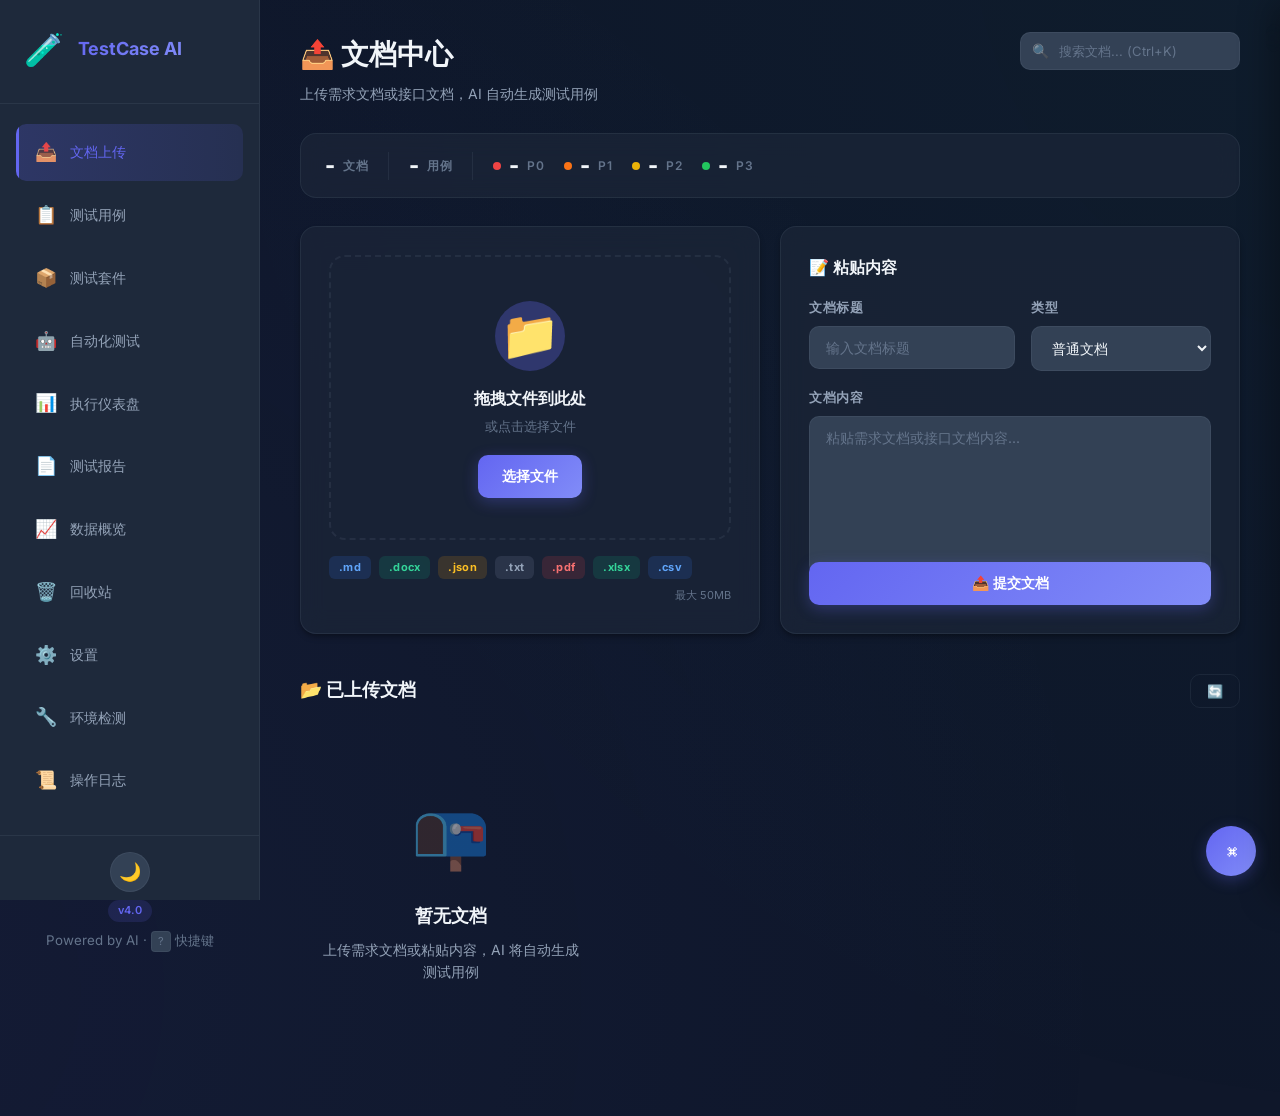
==== public/index.html @ a3a0e40a "重组目录结构：前端 public/ 后端 src/，支持分离部署" ====
<!DOCTYPE html>
<html lang="zh-CN" data-theme="dark">
<head>
    <meta charset="UTF-8">
    <meta name="viewport" content="width=device-width, initial-scale=1.0">
    <title>AI 测试用例生成器 v4.0</title>
    <link rel="stylesheet" href="style.css">
    <link rel="icon" href="data:image/svg+xml,<svg xmlns=%22http://www.w3.org/2000/svg%22 viewBox=%220 0 100 100%22><text y=%22.9em%22 font-size=%2290%22>🧪</text></svg>">
</head>
<body>
    <div class="app">
        <!-- 侧边栏 -->
        <aside class="sidebar" id="sidebar">
            <div class="logo">
                <span class="logo-icon">🧪</span>
                <h1>TestCase AI</h1>
            </div>
            <nav>
                <a href="#" class="nav-item active" data-view="upload"><span class="nav-icon">📤</span><span class="nav-text">文档上传</span></a>
                <a href="#" class="nav-item" data-view="testcases"><span class="nav-icon">📋</span><span class="nav-text">测试用例</span></a>
                <a href="#" class="nav-item" data-view="suites"><span class="nav-icon">📦</span><span class="nav-text">测试套件</span></a>
                <a href="#" class="nav-item" data-view="executor"><span class="nav-icon">🤖</span><span class="nav-text">自动化测试</span></a>
                <a href="#" class="nav-item" data-view="dashboard"><span class="nav-icon">📊</span><span class="nav-text">执行仪表盘</span></a>
                <a href="#" class="nav-item" data-view="reports"><span class="nav-icon">📄</span><span class="nav-text">测试报告</span></a>
                <a href="#" class="nav-item" data-view="stats"><span class="nav-icon">📈</span><span class="nav-text">数据概览</span></a>
                <a href="#" class="nav-item" data-view="trash"><span class="nav-icon">🗑️</span><span class="nav-text">回收站</span></a>
                <a href="#" class="nav-item" data-view="settings"><span class="nav-icon">⚙️</span><span class="nav-text">设置</span></a>
                <a href="#" class="nav-item" data-view="env"><span class="nav-icon">🔧</span><span class="nav-text">环境检测</span></a>
                <a href="#" class="nav-item" data-view="logs"><span class="nav-icon">📜</span><span class="nav-text">操作日志</span></a>
            </nav>
            <div class="sidebar-footer">
                <div class="theme-toggle" id="themeToggle" onclick="toggleTheme()" title="切换主题">
                    <span class="theme-icon" id="themeIcon">🌙</span>
                </div>
                <div class="version-badge">v4.0</div>
                <small>Powered by AI · <kbd>?</kbd> 快捷键</small>
            </div>
        </aside>

        <button class="mobile-menu-btn" id="menuBtn" onclick="toggleSidebar()">☰</button>

        <main class="content">
            <!-- ======== 文档上传 ======== -->
            <div id="view-upload" class="view active">
                <div class="view-header">
                    <div><h2>📤 文档中心</h2><p>上传需求文档或接口文档，AI 自动生成测试用例</p></div>
                    <div class="header-actions">
                        <div class="search-box">
                            <input type="text" id="docSearch" placeholder="搜索文档... (Ctrl+K)" onkeyup="debounceDocSearch()">
                            <span class="search-icon">🔍</span>
                        </div>
                    </div>
                </div>

                <!-- 快捷统计条 -->
                <div class="quick-stats" id="quickStats">
                    <div class="qs-item"><span class="qs-value" id="qsDocs">-</span><span class="qs-label">文档</span></div>
                    <div class="qs-divider"></div>
                    <div class="qs-item"><span class="qs-value" id="qsTcTotal">-</span><span class="qs-label">用例</span></div>
                    <div class="qs-divider"></div>
                    <div class="qs-item"><span class="qs-dot qs-p0"></span><span class="qs-value" id="qsP0">-</span><span class="qs-label">P0</span></div>
                    <div class="qs-item"><span class="qs-dot qs-p1"></span><span class="qs-value" id="qsP1">-</span><span class="qs-label">P1</span></div>
                    <div class="qs-item"><span class="qs-dot qs-p2"></span><span class="qs-value" id="qsP2">-</span><span class="qs-label">P2</span></div>
                    <div class="qs-item"><span class="qs-dot qs-p3"></span><span class="qs-value" id="qsP3">-</span><span class="qs-label">P3</span></div>
                </div>

                <!-- 上传双栏 -->
                <div class="upload-dual">
                    <div class="upload-card glass upload-left">
                        <div class="upload-area" id="dropZone">
                            <div class="upload-icon-wrapper"><div class="upload-icon">📁</div><div class="upload-pulse"></div></div>
                            <p class="upload-text">拖拽文件到此处</p>
                            <p class="upload-hint">或点击选择文件</p>
                            <input type="file" id="fileInput" accept=".md,.docx,.json,.txt,.pdf,.xlsx,.csv" hidden>
                            <button class="btn btn-gradient" onclick="document.getElementById('fileInput').click()"><span>选择文件</span></button>
                        </div>
                        <div class="format-tags">
                            <span class="ftag ftag-md">.md</span>
                            <span class="ftag ftag-docx">.docx</span>
                            <span class="ftag ftag-json">.json</span>
                            <span class="ftag ftag-txt">.txt</span>
                            <span class="ftag ftag-pdf">.pdf</span>
                            <span class="ftag ftag-xlsx">.xlsx</span>
                            <span class="ftag ftag-csv">.csv</span>
                            <span class="ftag-size">最大 50MB</span>
                        </div>
                        <div class="upload-progress" id="uploadProgress" style="display:none">
                            <div class="progress-bar"><div class="progress-fill" id="progressFill"></div></div>
                            <span class="progress-text" id="progressText">上传中...</span>
                        </div>
                    </div>
                    <div class="upload-card glass upload-right">
                        <div class="upload-right-header"><h3>📝 粘贴内容</h3></div>
                        <div class="upload-right-form">
                            <div class="form-row">
                                <div class="form-group"><label>文档标题</label><input type="text" id="textTitle" placeholder="输入文档标题"></div>
                                <div class="form-group" style="max-width:180px"><label>类型</label>
                                    <select id="textType"><option value="text">普通文档</option><option value="markdown">Markdown</option><option value="openapi">OpenAPI</option></select>
                                </div>
                            </div>
                            <div class="form-group form-group-grow"><label>文档内容</label><textarea id="textContent" placeholder="粘贴需求文档或接口文档内容..."></textarea></div>
                            <button class="btn btn-gradient btn-full" id="submitTextBtn"><span>📤 提交文档</span></button>
                        </div>
                    </div>
                </div>

                <div class="section">
                    <div class="section-header">
                        <h3>📂 已上传文档</h3>
                        <div class="section-actions"><button class="btn btn-outline btn-sm" onclick="loadDocuments()" title="刷新">🔄</button></div>
                    </div>
                    <div id="documentsList" class="documents-grid">
                        <div class="loading-skeleton"><div class="skeleton-card"></div><div class="skeleton-card"></div><div class="skeleton-card"></div></div>
                    </div>
                    <div id="docPagination" class="pagination"></div>
                </div>
            </div>

            <!-- ======== 测试用例 ======== -->
            <div id="view-testcases" class="view">
                <div class="view-header">
                    <div><h2>📋 测试用例管理</h2><p id="tcStatsText">暂无数据</p></div>
                </div>
                <div class="stats-cards" id="statsCards" style="display:none">
                    <div class="stat-card glass"><div class="stat-value" id="statTotal">0</div><div class="stat-label">总计</div></div>
                    <div class="stat-card glass stat-p0"><div class="stat-value" id="statP0">0</div><div class="stat-label">P0 冒烟</div></div>
                    <div class="stat-card glass stat-p1"><div class="stat-value" id="statP1">0</div><div class="stat-label">P1 核心</div></div>
                    <div class="stat-card glass stat-p2"><div class="stat-value" id="statP2">0</div><div class="stat-label">P2 一般</div></div>
                    <div class="stat-card glass stat-p3"><div class="stat-value" id="statP3">0</div><div class="stat-label">P3 边界</div></div>
                </div>
                <div class="toolbar glass">
                    <div class="toolbar-left">
                        <select id="sortBy" class="filter-select" onchange="tcPage=1;loadTestcases()" title="排序方式">
                            <option value="priority">按优先级</option>
                            <option value="id">按ID</option>
                            <option value="title">按标题</option>
                            <option value="module">按模块</option>
                            <option value="case_type">按类型</option>
                            <option value="created_at">按时间</option>
                        </select>
                        <button class="btn btn-icon" id="sortOrderBtn" onclick="toggleSortOrder()" title="排序方向" style="font-size:14px">↑</button>
                        <select id="filterDoc" class="filter-select"><option value="">全部文档</option></select>
                        <select id="filterPriority" class="filter-select">
                            <option value="">全部优先级</option><option value="P0">P0</option><option value="P1">P1</option><option value="P2">P2</option><option value="P3">P3</option>
                        </select>
                        <select id="filterType" class="filter-select">
                            <option value="">全部类型</option><option value="功能测试">功能测试</option><option value="边界测试">边界测试</option>
                            <option value="异常测试">异常测试</option><option value="流程测试">流程测试</option><option value="接口测试">接口测试</option>
                        </select>
                        <div class="search-box">
                            <input type="text" id="tcSearch" placeholder="搜索用例..." onkeyup="debounceTcSearch()">
                            <span class="search-icon">🔍</span>
                        </div>
                    </div>
                    <div class="toolbar-right">
                        <div class="view-mode-toggle">
                            <button class="btn btn-icon active" id="tableViewBtn" onclick="setViewMode('table')" title="表格视图">📋</button>
                            <button class="btn btn-icon" id="cardViewBtn" onclick="setViewMode('card')" title="卡片视图">🃏</button>
                        </div>
                        <button class="btn btn-outline btn-sm" onclick="openImportModal()">📥 导入</button>
                        <button class="btn btn-outline btn-sm" id="batchCopyBtn" style="display:none" onclick="batchCopyTestcases()">📋 批量复制</button>
                        <button class="btn btn-outline btn-sm" id="batchPriorityBtn" style="display:none" onclick="batchChangePriority()">🏷 改优先级</button>
                        <button class="btn btn-danger btn-sm" id="batchDeleteTcBtn" style="display:none" onclick="batchDeleteTestcases()">🗑 批量删除</button>
                        <button class="btn btn-outline btn-sm" onclick="clearAllTestcases()" title="清空全部">🧹 清空</button>
                        <div class="export-dropdown">
                            <button class="btn btn-success btn-sm" onclick="toggleExportMenu()">📊 导出 ▾</button>
                            <div class="dropdown-menu" id="exportMenu">
                                <a href="#" onclick="doExport('excel')">📊 Excel (.xlsx)</a>
                                <a href="#" onclick="doExport('csv')">📄 CSV (.csv)</a>
                                <a href="#" onclick="doExport('json')">🔧 JSON (.json)</a>
                                <a href="#" onclick="doExport('markdown')">📝 Markdown (.md)</a>
                            </div>
                        </div>
                    </div>
                </div>
                <div id="filterChips" class="filter-chips-container">
                    <div id="filterChipsList" class="filter-chips"></div>
                    <button class="chip-clear-all" id="clearAllFiltersBtn" onclick="clearAllFilters()">清除所有筛选</button>
                </div>
                <div id="testcasesContainer" class="table-container glass">
                    <div class="empty-state"><div class="empty-icon">📋</div><p>暂无测试用例，请先上传文档并生成</p></div>
                </div>
                <div id="tcPagination" class="pagination"></div>
            </div>

            <!-- ======== 回收站 ======== -->
            <div id="view-trash" class="view">
                <div class="view-header">
                    <div><h2>🗑️ 回收站</h2><p>已删除的测试用例可在此恢复或永久删除</p></div>
                    <div class="header-actions" style="display:flex;gap:8px">
                        <button class="btn btn-outline btn-sm" onclick="restoreAllTrash()">♻️ 全部恢复</button>
                        <button class="btn btn-outline btn-sm" onclick="loadTrash()">🔄 刷新</button>
                        <button class="btn btn-danger btn-sm" onclick="emptyTrash()">🧹 清空回收站</button>
                    </div>
                </div>
                <div id="trashContainer" class="table-container glass">
                    <div class="empty-state"><div class="empty-icon">🗑️</div><p>回收站为空</p></div>
                </div>
                <div id="trashPagination" class="pagination"></div>
            </div>

            <!-- ======== 数据概览 ======== -->
            <div id="view-stats" class="view">
                <div class="view-header"><h2>📊 数据概览</h2><p>项目全局数据统计</p></div>
                <div id="statsContent" class="stats-dashboard">
                    <div class="loading-skeleton"><div class="skeleton-card" style="height:300px"></div></div>
                </div>
            </div>

            <!-- ======== AI 设置 ======== -->
            <div id="view-settings" class="view">
                <div class="view-header"><h2>⚙️ AI 配置</h2><p>配置 AI 模型参数以生成测试用例</p></div>
                <div class="settings-grid">
                    <div class="settings-card glass">
                        <h4>🔗 连接设置</h4>
                        <div class="form-group">
                            <label>API Base URL</label>
                            <input type="text" id="cfgBaseUrl" placeholder="https://api.openai.com/v1">
                            <small>OpenAI 兼容的 API 地址</small>
                        </div>
                        <div class="form-group">
                            <label>API Key</label>
                            <div class="password-wrapper">
                                <input type="password" id="cfgApiKey" placeholder="sk-...">
                                <button class="toggle-password" onclick="toggleApiKeyVisibility()" title="显示/隐藏 API Key">👁</button>
                            </div>
                            <small id="apiKeyStatus"></small>
                        </div>
                        <div class="form-group">
                            <label>模型名称</label>
                            <input type="text" id="cfgModel" placeholder="gpt-4o">
                            <small>如 gpt-4o, gpt-4o-mini, deepseek-chat, qwen-plus 等</small>
                        </div>
                    </div>
                    <div class="settings-card glass">
                        <h4>🎛 生成参数</h4>
                        <div class="form-group">
                            <label>温度 (Temperature)</label>
                            <div class="range-wrapper">
                                <input type="range" id="cfgTemp" min="0" max="1" step="0.1" value="0.3" oninput="document.getElementById('tempVal').textContent=this.value">
                                <span class="range-value" id="tempVal">0.3</span>
                            </div>
                            <small>越低越确定（0.0），越高越创意（1.0）</small>
                        </div>
                        <div class="form-group">
                            <label>最大 Token 数</label>
                            <input type="number" id="cfgMaxTokens" value="16000" min="2000" max="128000" step="1000">
                            <small>生成内容的最大 Token 上限</small>
                        </div>
                        <div class="form-group">
                            <label>默认测试类型</label>
                            <div class="checkbox-grid">
                                <label class="checkbox-item"><input type="checkbox" name="cfgDefaultType" value="功能测试" checked> <span>✅ 功能</span></label>
                                <label class="checkbox-item"><input type="checkbox" name="cfgDefaultType" value="边界测试" checked> <span>📏 边界</span></label>
                                <label class="checkbox-item"><input type="checkbox" name="cfgDefaultType" value="异常测试" checked> <span>⚠️ 异常</span></label>
                                <label class="checkbox-item"><input type="checkbox" name="cfgDefaultType" value="流程测试" checked> <span>🔄 流程</span></label>
                                <label class="checkbox-item"><input type="checkbox" name="cfgDefaultType" value="接口测试"> <span>🔌 接口</span></label>
                            </div>
                        </div>
                    </div>
                    <div class="settings-card glass settings-actions">
                        <button class="btn btn-gradient btn-full" id="saveConfigBtn"><span>💾 保存全部配置</span></button>
                        <button class="btn btn-outline btn-full" onclick="testAIConnection()"><span>🔌 测试连接</span></button>
                    </div>
                    <div class="settings-card glass" style="grid-column: 1 / -1">
                        <div style="display:flex;justify-content:space-between;align-items:center;margin-bottom:16px">
                            <h4 style="margin:0">📝 Prompt 模板管理</h4>
                            <button class="btn btn-outline btn-sm" onclick="openCreateTemplateModal()">➕ 新建模板</button>
                        </div>
                        <div id="templateList" class="template-list">
                            <div class="loading-text">加载中...</div>
                        </div>
                    </div>
                </div>
            </div>

            <!-- ======== 自动化测试 ======== -->
            <div id="view-executor" class="view">
                <div class="view-header">
                    <div><h2>🤖 自动化测试执行</h2><p>选择测试用例，AI 自动生成 Playwright 脚本并执行</p></div>
                    <div class="header-actions" style="display:flex;gap:8px;align-items:center">
                        <div class="form-group" style="margin:0">
                            <input type="text" id="execBaseUrl" placeholder="目标网址 http://localhost:3000" value="http://localhost:3000" style="min-width:260px">
                        </div>
                        <select id="execTimeout" class="filter-select" title="超时时间">
                            <option value="15000">15秒</option>
                            <option value="30000" selected>30秒</option>
                            <option value="60000">60秒</option>
                            <option value="120000">120秒</option>
                        </select>
                        <button class="btn btn-outline btn-sm" onclick="loadExecHistory()">📜 执行历史</button>
                    </div>
                </div>

                <!-- 用例选择区 -->
                <div class="section">
                    <div class="section-header">
                        <h3>📋 选择测试用例</h3>
                        <div class="section-actions">
                            <select id="execFilterDoc" class="filter-select" onchange="loadExecTestcases()"><option value="">全部文档</option></select>
                            <select id="execFilterPriority" class="filter-select" onchange="loadExecTestcases()">
                                <option value="">全部优先级</option><option value="P0">P0</option><option value="P1">P1</option><option value="P2">P2</option><option value="P3">P3</option>
                            </select>
                            <button class="btn btn-outline btn-sm" onclick="execSelectAll()">全选</button>
                            <button class="btn btn-outline btn-sm" onclick="execDeselectAll()">取消全选</button>
                            <span id="execSelectedCount" class="badge" style="margin-left:8px">已选 0 个</span>
                        </div>
                    </div>
                    <div id="execTestcasesList" class="table-container glass">
                        <div class="loading-skeleton"><div class="skeleton-card"></div></div>
                    </div>
                    <div style="margin-top:16px;display:flex;gap:12px;align-items:center;flex-wrap:wrap">
                        <button class="btn btn-gradient btn-lg" id="startExecBtn" onclick="startExecution()"><span>🚀 开始执行</span></button>
                        <button class="btn btn-outline" id="previewCodeBtn" onclick="previewExecCode()" title="预览第一个选中用例的 Playwright 代码">👁 预览代码</button>
                        <span id="execStatus" style="color:var(--text-secondary);font-size:13px"></span>
                    </div>
                </div>

                <!-- 执行进度 & 结果 -->
                <div id="execProgressSection" class="section" style="display:none">
                    <div class="section-header">
                        <h3>⚡ 执行进度</h3>
                        <div class="section-actions">
                            <div class="progress-bar" style="width:200px;height:8px"><div class="progress-fill" id="execProgressFill" style="width:0%"></div></div>
                            <span id="execProgressText" style="font-size:13px;color:var(--text-secondary)">0/0</span>
                        </div>
                    </div>
                    <div id="execResultsContainer" class="exec-results-grid"></div>
                </div>

                <!-- 执行历史 -->
                <div id="execHistorySection" class="section" style="display:none">
                    <div class="section-header">
                        <h3>📜 执行历史</h3>
                        <div class="section-actions">
                            <button class="btn btn-danger btn-sm" onclick="clearExecHistory()">🧹 清空历史</button>
                            <button class="btn btn-outline btn-sm" onclick="$('#execHistorySection').hide()">✕ 关闭</button>
                        </div>
                    </div>
                    <div id="execHistoryList" class="table-container glass"></div>
                </div>
            </div>

            <!-- ======== 测试套件 ======== -->
            <div id="view-suites" class="view">
                <div class="view-header">
                    <div><h2>📦 测试套件</h2><p>将测试用例组合成套件，一键执行完整测试</p></div>
                    <div class="header-actions">
                        <button class="btn btn-gradient btn-sm" onclick="openCreateSuiteModal()">➕ 新建套件</button>
                    </div>
                </div>
                <div id="suitesContainer" class="documents-grid"></div>
            </div>

            <!-- ======== 执行仪表盘 ======== -->
            <div id="view-dashboard" class="view">
                <div class="view-header"><h2>📊 执行仪表盘</h2><p>自动化测试执行统计与趋势分析</p></div>
                <div id="dashboardContent" class="stats-dashboard">
                    <div class="loading-skeleton"><div class="skeleton-card" style="height:300px"></div></div>
                </div>
            </div>

            <!-- ======== 测试报告 ======== -->
            <div id="view-reports" class="view">
                <div class="view-header"><h2>📄 测试报告</h2><p>自动生成的执行报告</p></div>
                <div id="reportsContainer" class="table-container glass"></div>
                <div id="reportsPagination" class="pagination"></div>
            </div>

            <!-- ======== 环境检测 ======== -->
            <div id="view-env" class="view">
                <div class="view-header"><h2>🔧 环境检测</h2><p>检查运行自动化测试所需的依赖环境</p></div>
                <div id="envContent" class="settings-grid"></div>
            </div>

            <!-- ======== 操作日志 ======== -->
            <div id="view-logs" class="view">
                <div class="view-header">
                    <div><h2>📜 操作日志</h2><p>查看所有操作记录</p></div>
                    <div class="header-actions">
                        <select id="logActionFilter" class="filter-select" onchange="logPage=1;loadLogs()">
                            <option value="">全部操作</option>
                            <option value="upload">上传</option>
                            <option value="generate">生成</option>
                            <option value="delete">删除</option>
                            <option value="copy">复制</option>
                            <option value="import">导入</option>
                            <option value="restore">恢复</option>
                            <option value="config">配置</option>
                        </select>
                        <button class="btn btn-outline btn-sm" onclick="loadLogs()">🔄 刷新</button>
                    </div>
                </div>
                <div id="logsContainer" class="table-container glass">
                    <div class="empty-state"><div class="empty-icon">📜</div><p>暂无操作记录</p></div>
                </div>
                <div id="logsPagination" class="pagination"></div>
            </div>
        </main>
    </div>

    <!-- 生成弹窗 -->
    <div id="generateModal" class="modal">
        <div class="modal-backdrop" onclick="closeGenerateModal()"></div>
        <div class="modal-content glass">
            <div class="modal-header"><h3>🤖 AI 生成测试用例</h3><span id="draftIndicator" class="draft-indicator">草稿已保存</span><button class="modal-close" id="closeGenerateBtn" onclick="closeGenerateModal()">&times;</button></div>
            <div class="modal-body">
                <div class="gen-doc-name"><span class="label">文档：</span><strong id="genDocName"></strong></div>
                <div class="form-group">
                    <label>Prompt 模板</label>
                    <div class="prompt-template-row">
                        <select id="genPromptTemplate" class="filter-select" style="flex:1" onchange="onPromptTemplateChange()">
                            <option value="">默认模板</option>
                        </select>
                        <button class="btn btn-outline btn-sm" onclick="previewPromptTemplate()" title="预览模板内容">👁</button>
                    </div>
                    <div id="promptPreview" class="prompt-preview" style="display:none"></div>
                    <div class="form-group" style="margin-top:8px">
                        <label style="font-size:11px;cursor:pointer" onclick="toggleCustomPrompt()">
                            ✏️ 自定义 Prompt <span id="customPromptArrow">▸</span>
                        </label>
                        <textarea id="genCustomPrompt" rows="4" placeholder="留空使用选中的模板，输入内容将覆盖模板..." style="display:none"></textarea>
                    </div>
                </div>
                <div class="form-group">
                    <label>选择测试用例类型</label>
                    <div class="checkbox-grid">
                        <label class="checkbox-item"><input type="checkbox" name="testType" value="功能测试" checked> <span>✅ 功能测试</span></label>
                        <label class="checkbox-item"><input type="checkbox" name="testType" value="边界测试" checked> <span>📏 边界测试</span></label>
                        <label class="checkbox-item"><input type="checkbox" name="testType" value="异常测试" checked> <span>⚠️ 异常测试</span></label>
                        <label class="checkbox-item"><input type="checkbox" name="testType" value="流程测试" checked> <span>🔄 流程测试</span></label>
                        <label class="checkbox-item"><input type="checkbox" name="testType" value="接口测试"> <span>🔌 接口测试</span></label>
                    </div>
                </div>
                <div id="generateStatus" class="status-area"></div>
            </div>
            <div class="modal-footer">
                <button class="btn btn-outline" onclick="closeGenerateModal()">取消</button>
                <button class="btn btn-gradient" id="startGenerateBtn"><span>🚀 开始生成</span></button>
            </div>
        </div>
    </div>

    <!-- 编辑弹窗 -->
    <div id="editModal" class="modal">
        <div class="modal-backdrop" onclick="closeEditModal()"></div>
        <div class="modal-content modal-lg glass">
            <div class="modal-header"><h3>✏️ 编辑测试用例</h3><button class="modal-close" onclick="closeEditModal()">&times;</button></div>
            <div class="modal-body">
                <input type="hidden" id="editId">
                <div class="form-row">
                    <div class="form-group"><label>用例编号</label><input type="text" id="editCaseId"></div>
                    <div class="form-group"><label>所属模块</label><input type="text" id="editModule"></div>
                </div>
                <div class="form-group"><label>用例标题</label><input type="text" id="editTitle"></div>
                <div class="form-row">
                    <div class="form-group"><label>优先级</label>
                        <select id="editPriority"><option value="P0">P0</option><option value="P1">P1</option><option value="P2">P2</option><option value="P3">P3</option></select>
                    </div>
                    <div class="form-group"><label>用例类型</label>
                        <select id="editType"><option value="功能测试">功能测试</option><option value="边界测试">边界测试</option><option value="异常测试">异常测试</option><option value="流程测试">流程测试</option><option value="接口测试">接口测试</option></select>
                    </div>
                </div>
                <div class="form-group"><label>前置条件</label><textarea id="editPrecondition" rows="2"></textarea></div>
                <div class="form-group"><label>测试步骤</label><textarea id="editSteps" rows="4"></textarea></div>
                <div class="form-group"><label>预期结果</label><textarea id="editExpected" rows="3"></textarea></div>
            </div>
            <div class="modal-footer">
                <button class="btn btn-outline" onclick="closeEditModal()">取消</button>
                <button class="btn btn-gradient" id="saveEditBtn"><span>💾 保存</span></button>
            </div>
        </div>
    </div>

    <!-- 批量改优先级弹窗 -->
    <div id="priorityModal" class="modal">
        <div class="modal-backdrop" onclick="closePriorityModal()"></div>
        <div class="modal-content glass" style="max-width:400px">
            <div class="modal-header"><h3>🏷 批量修改优先级</h3><button class="modal-close" onclick="closePriorityModal()">&times;</button></div>
            <div class="modal-body">
                <p style="margin-bottom:16px;color:var(--text-secondary)">将选中的 <strong id="priorityCount">0</strong> 条用例修改为：</p>
                <div class="priority-options">
                    <label class="radio-card" onclick="selectPriority('P0')"><span class="priority-badge P0">P0</span><span>冒烟测试</span></label>
                    <label class="radio-card" onclick="selectPriority('P1')"><span class="priority-badge P1">P1</span><span>核心功能</span></label>
                    <label class="radio-card" onclick="selectPriority('P2')"><span class="priority-badge P2">P2</span><span>一般功能</span></label>
                    <label class="radio-card" onclick="selectPriority('P3')"><span class="priority-badge P3">P3</span><span>边界/低</span></label>
                </div>
            </div>
            <div class="modal-footer">
                <button class="btn btn-outline" onclick="closePriorityModal()">取消</button>
                <button class="btn btn-gradient" onclick="confirmBatchPriority()"><span>确认修改</span></button>
            </div>
        </div>
    </div>

    <!-- 导入弹窗 -->
    <div id="importModal" class="modal">
        <div class="modal-backdrop" onclick="closeImportModal()"></div>
        <div class="modal-content modal-lg glass">
            <div class="modal-header"><h3>📥 导入测试用例</h3><button class="modal-close" onclick="closeImportModal()">&times;</button></div>
            <div class="modal-body">
                <div class="form-group">
                    <label>导入方式</label>
                    <div class="checkbox-grid">
                        <label class="checkbox-item"><input type="radio" name="importMode" value="file" checked onchange="switchImportMode()"> <span>📁 上传文件</span></label>
                        <label class="checkbox-item"><input type="radio" name="importMode" value="paste" onchange="switchImportMode()"> <span>📝 粘贴JSON</span></label>
                    </div>
                </div>
                <div id="importFileArea">
                    <div class="form-group">
                        <div class="upload-area-sm" id="importDropZone">
                            <p style="font-size:14px;margin-bottom:8px">📁 拖拽 JSON 文件到此处，或 <a href="#" onclick="document.getElementById('importFileInput').click();return false">点击选择</a></p>
                            <input type="file" id="importFileInput" accept=".json" hidden>
                        </div>
                    </div>
                </div>
                <div id="importPasteArea" style="display:none">
                    <div class="form-group">
                        <label>粘贴 JSON 数据</label>
                        <textarea id="importJsonText" rows="8" placeholder='格式：[{"title":"用例标题","steps":"步骤","expected_result":"预期结果","priority":"P1","case_type":"功能测试"}]'></textarea>
                    </div>
                </div>
                <div class="form-group">
                    <label>关联文档</label>
                    <select id="importDocId" class="filter-select"><option value="">不关联文档</option></select>
                </div>
                <div id="importStatus" class="status-area"></div>
            </div>
            <div class="modal-footer">
                <button class="btn btn-outline" onclick="closeImportModal()">取消</button>
                <button class="btn btn-gradient" onclick="doImport()"><span>📥 开始导入</span></button>
            </div>
        </div>
    </div>

    <!-- 套件创建/编辑弹窗 -->
    <div id="suiteModal" class="modal">
        <div class="modal-backdrop" onclick="closeSuiteModal()"></div>
        <div class="modal-content glass">
            <div class="modal-header"><h3 id="suiteModalTitle">📦 新建测试套件</h3><button class="modal-close" onclick="closeSuiteModal()">&times;</button></div>
            <div class="modal-body">
                <input type="hidden" id="suiteEditId">
                <div class="form-group"><label>套件名称</label><input type="text" id="suiteName" placeholder="如：登录模块回归测试"></div>
                <div class="form-group"><label>描述</label><textarea id="suiteDesc" rows="2" placeholder="套件描述（可选）"></textarea></div>
                <div class="form-row">
                    <div class="form-group"><label>目标网址</label><input type="text" id="suiteBaseUrl" value="http://localhost:3000"></div>
                    <div class="form-group" style="max-width:180px"><label>超时时间</label>
                        <select id="suiteTimeout"><option value="15000">15秒</option><option value="30000" selected>30秒</option><option value="60000">60秒</option><option value="120000">120秒</option></select>
                    </div>
                </div>
            </div>
            <div class="modal-footer">
                <button class="btn btn-outline" onclick="closeSuiteModal()">取消</button>
                <button class="btn btn-gradient" onclick="saveSuite()"><span>💾 保存</span></button>
            </div>
        </div>
    </div>

    <!-- 套件详情弹窗 -->
    <div id="suiteDetailModal" class="modal">
        <div class="modal-backdrop" onclick="closeSuiteDetailModal()"></div>
        <div class="modal-content modal-xl glass">
            <div class="modal-header"><h3 id="suiteDetailTitle">📦 套件详情</h3><button class="modal-close" onclick="closeSuiteDetailModal()">&times;</button></div>
            <div class="modal-body" id="suiteDetailContent"></div>
            <div class="modal-footer">
                <button class="btn btn-outline" onclick="closeSuiteDetailModal()">关闭</button>
                <button class="btn btn-gradient" id="runSuiteBtn" onclick="runSuiteFromDetail()"><span>🚀 执行套件</span></button>
            </div>
        </div>
    </div>

    <!-- 文档预览弹窗 -->
    <div id="previewModal" class="modal">
        <div class="modal-backdrop" onclick="closePreviewModal()"></div>
        <div class="modal-content modal-xl glass">
            <div class="modal-header"><h3>📄 文档预览</h3><button class="modal-close" onclick="closePreviewModal()">&times;</button></div>
            <div class="modal-body">
                <div class="doc-preview-meta" id="previewMeta"></div>
                <pre class="doc-preview-content" id="previewContent"></pre>
            </div>
        </div>
    </div>

    <!-- 快捷键帮助弹窗 -->
    <div id="helpModal" class="modal">
        <div class="modal-backdrop" onclick="closeHelpModal()"></div>
        <div class="modal-content glass">
            <div class="modal-header"><h3>⌨️ 快捷键</h3><button class="modal-close" onclick="closeHelpModal()">&times;</button></div>
            <div class="modal-body">
                <div class="shortcut-grid">
                    <div class="shortcut-item"><kbd>Ctrl</kbd> + <kbd>K</kbd><span>命令面板</span></div>
                    <div class="shortcut-item"><kbd>Ctrl</kbd> + <kbd>U</kbd><span>上传文档</span></div>
                    <div class="shortcut-item"><kbd>Ctrl</kbd> + <kbd>G</kbd><span>AI 生成用例</span></div>
                    <div class="shortcut-item"><kbd>Ctrl</kbd> + <kbd>E</kbd><span>导出 Excel</span></div>
                    <div class="shortcut-item"><kbd>Ctrl</kbd> + <kbd>Shift</kbd> + <kbd>F</kbd><span>搜索用例</span></div>
                    <div class="shortcut-item"><kbd>1</kbd> ~ <kbd>9</kbd><span>切换视图</span></div>
                    <div class="shortcut-item"><kbd>?</kbd><span>显示快捷键帮助</span></div>
                    <div class="shortcut-item"><kbd>Esc</kbd><span>关闭弹窗</span></div>
                </div>
            </div>
        </div>
    </div>

    <!-- 模板编辑弹窗 -->
    <div id="templateModal" class="modal">
        <div class="modal-backdrop" onclick="closeTemplateModal()"></div>
        <div class="modal-content modal-lg glass">
            <div class="modal-header"><h3 id="templateModalTitle">📝 新建 Prompt 模板</h3><button class="modal-close" onclick="closeTemplateModal()">&times;</button></div>
            <div class="modal-body">
                <input type="hidden" id="tplEditId">
                <div class="form-row">
                    <div class="form-group">
                        <label>模板名称</label>
                        <input type="text" id="tplName" placeholder="如：安全测试专项、性能测试等">
                    </div>
                    <div class="form-group" style="max-width:200px">
                        <label>设为默认</label>
                        <select id="tplDefault"><option value="0">否</option><option value="1">是</option></select>
                    </div>
                </div>
                <div class="form-group">
                    <label>Prompt 内容</label>
                    <textarea id="tplContent" rows="10" placeholder="输入 System Prompt 内容...&#10;&#10;示例：&#10;你是一位安全测试专家...&#10;&#10;要求：&#10;1. 覆盖 XSS/SQL注入&#10;2. 测试越权访问&#10;3. ..."></textarea>
                </div>
            </div>
            <div class="modal-footer">
                <button class="btn btn-outline" onclick="closeTemplateModal()">取消</button>
                <button class="btn btn-gradient" onclick="saveTemplate()"><span>💾 保存模板</span></button>
            </div>
        </div>
    </div>

    <!-- 全局拖拽上传覆盖层 -->
    <div id="globalDropOverlay" class="global-drop-overlay">
        <div class="drop-overlay-content">
            <div class="drop-overlay-icon">📥</div>
            <div class="drop-overlay-title">拖拽文件到此处上传</div>
            <div class="drop-overlay-files" id="globalDropFiles"></div>
        </div>
    </div>

    <div id="toast" class="toast"></div>

    <!-- Command Palette (v3.3) -->
    <div id="commandPaletteModal" class="modal command-palette-modal">
        <div class="modal-backdrop" onclick="closeCommandPalette()"></div>
        <div class="cmd-palette glass">
            <div class="cmd-palette-header">
                <span class="cmd-palette-icon">🔍</span>
                <input type="text" id="cmdPaletteInput" placeholder="输入命令..." autocomplete="off">
                <kbd>ESC</kbd>
            </div>
            <div id="cmdPaletteList" class="cmd-list"></div>
            <div class="cmd-palette-footer">
                <span><kbd>↑↓</kbd> 导航</span>
                <span><kbd>Enter</kbd> 执行</span>
                <span><kbd>Esc</kbd> 关闭</span>
            </div>
        </div>
    </div>

    <!-- History Panel (v3.3) -->
    <div id="historyPanel" class="history-panel">
        <div class="history-panel-header">
            <h3>🕘 版本历史</h3>
            <button class="modal-close" onclick="closeHistoryPanel()">&times;</button>
        </div>
        <div id="historyContent" class="history-content"></div>
    </div>

    <!-- 代码预览弹窗 -->
    <div id="codePreviewModal" class="modal">
        <div class="modal-backdrop" onclick="closeCodePreviewModal()"></div>
        <div class="modal-content modal-xl glass">
            <div class="modal-header"><h3>📝 Playwright 代码预览</h3><button class="modal-close" onclick="closeCodePreviewModal()">&times;</button></div>
            <div class="modal-body">
                <pre id="codePreviewContent" style="background:var(--bg-tertiary);padding:16px;border-radius:8px;overflow-x:auto;font-size:13px;line-height:1.5;max-height:70vh;font-family:'Fira Code',monospace"></pre>
            </div>
        </div>
    </div>

    <!-- 截图查看弹窗 -->
    <div id="screenshotModal" class="modal">
        <div class="modal-backdrop" onclick="closeScreenshotModal()"></div>
        <div class="modal-content modal-xl glass">
            <div class="modal-header"><h3 id="screenshotTitle">📸 测试截图</h3><button class="modal-close" onclick="closeScreenshotModal()">&times;</button></div>
            <div class="modal-body" id="screenshotGallery" style="display:grid;grid-template-columns:repeat(auto-fill,minmax(300px,1fr));gap:12px"></div>
        </div>
    </div>

    <!-- Floating Command Palette Button (v3.3) -->
    <button class="fab-command" onclick="openCommandPalette()" title="命令面板 (Ctrl+K)">⌘</button>

    <script src="app.js"></script>
</body>
</html>
---- public/style.css ----
/* ========== 全局样式 ========== */
@import url('https://fonts.googleapis.com/css2?family=Inter:wght@300;400;500;600;700;800&display=swap');

* { margin: 0; padding: 0; box-sizing: border-box; }

/* ========== 暗色主题（默认） ========== */
:root, [data-theme="dark"] {
    --primary: #6366F1;
    --primary-hover: #4F46E5;
    --primary-glow: rgba(99, 102, 241, 0.3);
    --success: #10B981;
    --success-glow: rgba(16, 185, 129, 0.3);
    --danger: #EF4444;
    --danger-glow: rgba(239, 68, 68, 0.3);
    --warning: #F59E0B;
    --info: #3B82F6;

    --bg-primary: #0F172A;
    --bg-secondary: #1E293B;
    --bg-tertiary: #334155;
    --bg-card: rgba(30, 41, 59, 0.8);
    --bg-glass: rgba(30, 41, 59, 0.6);
    --bg-hover: rgba(99, 102, 241, 0.05);

    --text-primary: #F1F5F9;
    --text-secondary: #94A3B8;
    --text-muted: #64748B;

    --border: rgba(148, 163, 184, 0.1);
    --border-hover: rgba(148, 163, 184, 0.2);

    --shadow: 0 4px 6px -1px rgba(0,0,0,0.3), 0 2px 4px -2px rgba(0,0,0,0.2);
    --shadow-lg: 0 10px 25px -3px rgba(0,0,0,0.4), 0 4px 6px -4px rgba(0,0,0,0.3);
    --shadow-glow: 0 0 20px var(--primary-glow);

    --radius: 16px;
    --radius-sm: 10px;
    --radius-xs: 6px;

    --sidebar-width: 260px;
    --transition: all 0.3s cubic-bezier(0.4, 0, 0.2, 1);
}

/* ========== 亮色主题 ========== */
[data-theme="light"] {
    --primary: #4F46E5;
    --primary-hover: #4338CA;
    --primary-glow: rgba(79, 70, 229, 0.2);
    --success: #059669;
    --success-glow: rgba(5, 150, 105, 0.15);
    --danger: #DC2626;
    --danger-glow: rgba(220, 38, 38, 0.15);

    --bg-primary: #F8FAFC;
    --bg-secondary: #FFFFFF;
    --bg-tertiary: #F1F5F9;
    --bg-card: rgba(255, 255, 255, 0.9);
    --bg-glass: rgba(255, 255, 255, 0.8);
    --bg-hover: rgba(79, 70, 229, 0.04);

    --text-primary: #0F172A;
    --text-secondary: #475569;
    --text-muted: #94A3B8;

    --border: rgba(15, 23, 42, 0.08);
    --border-hover: rgba(15, 23, 42, 0.15);

    --shadow: 0 1px 3px rgba(0,0,0,0.08), 0 1px 2px rgba(0,0,0,0.04);
    --shadow-lg: 0 10px 25px -3px rgba(0,0,0,0.1), 0 4px 6px -4px rgba(0,0,0,0.06);
    --shadow-glow: 0 0 15px var(--primary-glow);
}

body {
    font-family: 'Inter', -apple-system, BlinkMacSystemFont, "Segoe UI", "PingFang SC", "Microsoft YaHei", sans-serif;
    background: var(--bg-primary);
    color: var(--text-primary);
    line-height: 1.6;
    overflow-x: hidden;
    transition: background 0.4s ease, color 0.4s ease;
}

body::before {
    content: "";
    position: fixed;
    top: -50%; left: -50%;
    width: 200%; height: 200%;
    background: radial-gradient(circle at 20% 80%, rgba(99, 102, 241, 0.06) 0%, transparent 50%),
                radial-gradient(circle at 80% 20%, rgba(16, 185, 129, 0.04) 0%, transparent 50%);
    animation: bgFloat 25s ease-in-out infinite;
    z-index: -1;
    pointer-events: none;
}

[data-theme="light"] body::before {
    background: radial-gradient(circle at 20% 80%, rgba(79, 70, 229, 0.04) 0%, transparent 50%),
                radial-gradient(circle at 80% 20%, rgba(5, 150, 105, 0.03) 0%, transparent 50%);
}

@keyframes bgFloat {
    0%, 100% { transform: translate(0, 0) rotate(0deg); }
    33% { transform: translate(30px, -30px) rotate(1deg); }
    66% { transform: translate(-20px, 20px) rotate(-1deg); }
}

.glass {
    background: var(--bg-glass);
    backdrop-filter: blur(12px);
    -webkit-backdrop-filter: blur(12px);
    border: 1px solid var(--border);
    box-shadow: var(--shadow);
}

/* ========== 布局 ========== */
.app { display: flex; min-height: 100vh; }

.sidebar {
    width: var(--sidebar-width);
    background: var(--bg-secondary);
    border-right: 1px solid var(--border);
    padding: 24px 0;
    display: flex;
    flex-direction: column;
    position: fixed;
    top: 0; left: 0; bottom: 0;
    z-index: 100;
    transition: var(--transition);
}

.logo {
    padding: 0 24px 28px;
    border-bottom: 1px solid var(--border);
    display: flex;
    align-items: center;
    gap: 14px;
}

.logo-icon { font-size: 32px; animation: pulse 2s ease-in-out infinite; }
@keyframes pulse { 0%, 100% { transform: scale(1); } 50% { transform: scale(1.1); } }

.logo h1 {
    font-size: 18px; font-weight: 700;
    background: linear-gradient(135deg, var(--primary), #818CF8);
    -webkit-background-clip: text; -webkit-text-fill-color: transparent; background-clip: text;
}

nav { flex: 1; padding: 20px 16px; }

.nav-item {
    display: flex; align-items: center; gap: 12px;
    padding: 14px 18px;
    color: var(--text-secondary);
    text-decoration: none;
    border-radius: var(--radius-sm);
    margin-bottom: 6px;
    transition: var(--transition);
    font-size: 14px; font-weight: 500;
    position: relative; overflow: hidden;
}

.nav-item::before {
    content: "";
    position: absolute;
    left: 0; top: 0; bottom: 0; width: 3px;
    background: var(--primary);
    border-radius: 0 3px 3px 0;
    transform: scaleY(0);
    transition: var(--transition);
}

.nav-item:hover { background: var(--bg-hover); color: var(--text-primary); transform: translateX(4px); }
.nav-item.active { background: rgba(99, 102, 241, 0.12); color: var(--primary); }
.nav-item.active::before { transform: scaleY(1); }

.nav-icon { font-size: 18px; width: 24px; text-align: center; }

.sidebar-footer {
    padding: 16px 24px; text-align: center;
    color: var(--text-muted);
    border-top: 1px solid var(--border);
    display: flex; flex-direction: column; align-items: center; gap: 8px;
}

.theme-toggle {
    width: 40px; height: 40px; border-radius: 50%;
    display: flex; align-items: center; justify-content: center;
    cursor: pointer; transition: var(--transition);
    background: var(--bg-tertiary); border: 1px solid var(--border);
    font-size: 18px;
}
.theme-toggle:hover { background: var(--primary); border-color: var(--primary); transform: rotate(20deg); }

.version-badge {
    display: inline-block; padding: 2px 10px; border-radius: 12px;
    font-size: 11px; font-weight: 600;
    background: rgba(99, 102, 241, 0.15); color: var(--primary);
}

.sidebar-footer small kbd {
    display: inline-block; padding: 1px 6px; border-radius: 4px;
    font-size: 11px; background: var(--bg-tertiary);
    border: 1px solid var(--border); font-family: inherit;
}

.content {
    flex: 1; margin-left: var(--sidebar-width);
    padding: 32px 40px; max-width: 1400px;
    animation: fadeIn 0.4s ease;
}

@keyframes fadeIn { from { opacity: 0; transform: translateY(10px); } to { opacity: 1; transform: translateY(0); } }

.mobile-menu-btn {
    display: none; position: fixed;
    top: 16px; left: 16px; z-index: 200;
    width: 44px; height: 44px;
    border-radius: var(--radius-sm);
    border: 1px solid var(--border);
    background: var(--bg-glass);
    backdrop-filter: blur(12px);
    color: var(--text-primary);
    font-size: 20px; cursor: pointer; transition: var(--transition);
}
.mobile-menu-btn:hover { background: var(--primary); border-color: var(--primary); }

/* ========== 视图 ========== */
.view { display: none; }
.view.active { display: block; animation: slideIn 0.3s ease; }
@keyframes slideIn { from { opacity: 0; transform: translateX(20px); } to { opacity: 1; transform: translateX(0); } }

.view-header {
    display: flex; justify-content: space-between; align-items: flex-start;
    margin-bottom: 28px; flex-wrap: wrap; gap: 16px;
}
.view-header h2 { font-size: 28px; font-weight: 700; margin-bottom: 6px; }
.view-header p { color: var(--text-secondary); font-size: 14px; }

/* ========== 快捷统计条 ========== */
.quick-stats {
    display: flex; align-items: center; gap: 20px;
    padding: 14px 24px;
    background: var(--bg-glass);
    backdrop-filter: blur(12px);
    border: 1px solid var(--border);
    border-radius: var(--radius);
    margin-bottom: 28px;
    flex-wrap: wrap;
}

.qs-item { display: flex; align-items: center; gap: 8px; }
.qs-value { font-size: 22px; font-weight: 800; color: var(--text-primary); }
.qs-label { font-size: 12px; font-weight: 600; color: var(--text-muted); text-transform: uppercase; letter-spacing: 0.5px; }
.qs-divider { width: 1px; height: 28px; background: var(--border); }
.qs-dot { width: 8px; height: 8px; border-radius: 50%; display: inline-block; }
.qs-dot.qs-p0 { background: #EF4444; }
.qs-dot.qs-p1 { background: #F97316; }
.qs-dot.qs-p2 { background: #EAB308; }
.qs-dot.qs-p3 { background: #22C55E; }

/* ========== 按钮 ========== */
.btn {
    padding: 12px 24px; border: none;
    border-radius: var(--radius-sm);
    font-size: 14px; font-weight: 600;
    cursor: pointer; transition: var(--transition);
    display: inline-flex; align-items: center; justify-content: center;
    gap: 8px; position: relative; overflow: hidden;
    font-family: inherit;
}
.btn-gradient { background: linear-gradient(135deg, var(--primary), #818CF8); color: #fff; box-shadow: 0 4px 15px var(--primary-glow); }
.btn-gradient:hover { transform: translateY(-2px); box-shadow: 0 6px 20px var(--primary-glow); }
.btn-gradient:active { transform: translateY(0); }
.btn-success { background: var(--success); color: #fff; }
.btn-success:hover { filter: brightness(1.1); transform: translateY(-1px); }
.btn-danger { background: var(--danger); color: #fff; }
.btn-danger:hover { filter: brightness(1.1); transform: translateY(-1px); }
.btn-outline { background: transparent; border: 1px solid var(--border); color: var(--text-primary); }
.btn-outline:hover { background: var(--bg-hover); border-color: var(--border-hover); }
.btn-sm { padding: 8px 16px; font-size: 13px; }
.btn-full { width: 100%; }
.btn:disabled { opacity: 0.5; cursor: not-allowed; transform: none !important; }

.btn-icon {
    width: 36px; height: 36px; padding: 0;
    border-radius: var(--radius-xs);
    background: var(--bg-tertiary); border: 1px solid var(--border);
    color: var(--text-secondary); font-size: 16px;
    cursor: pointer; transition: var(--transition);
}
.btn-icon:hover { border-color: var(--primary); color: var(--primary); }
.btn-icon.active { background: var(--primary); border-color: var(--primary); color: #fff; }

.view-mode-toggle { display: flex; gap: 4px; }

/* ========== 搜索框 ========== */
.search-box { position: relative; }
.search-box input {
    padding: 10px 16px 10px 38px;
    background: var(--bg-tertiary); border: 1px solid var(--border);
    border-radius: var(--radius-sm);
    color: var(--text-primary); font-size: 13px;
    width: 220px; transition: var(--transition); font-family: inherit;
}
.search-box input:focus { outline: none; border-color: var(--primary); box-shadow: 0 0 0 3px var(--primary-glow); width: 280px; }
.search-box input::placeholder { color: var(--text-muted); }
.search-icon { position: absolute; left: 12px; top: 50%; transform: translateY(-50%); font-size: 14px; opacity: 0.5; }

/* ========== 上传双栏布局 ========== */
.upload-dual {
    display: grid;
    grid-template-columns: 1fr 1fr;
    gap: 20px;
    margin-bottom: 16px;
}

.upload-card { border-radius: var(--radius); padding: 28px; position: relative; }

.upload-left .upload-area {
    border: 2px dashed var(--border);
    border-radius: var(--radius);
    padding: 40px 28px;
    text-align: center;
    cursor: pointer;
    transition: var(--transition);
}
.upload-left .upload-area:hover, .upload-left .upload-area.dragover {
    border-color: var(--primary);
    background: rgba(99, 102, 241, 0.04);
}

.upload-icon-wrapper { position: relative; display: inline-block; margin-bottom: 12px; }
.upload-icon { font-size: 48px; position: relative; z-index: 1; }
.upload-pulse {
    position: absolute; top: 50%; left: 50%;
    transform: translate(-50%, -50%);
    width: 70px; height: 70px;
    border-radius: 50%; background: var(--primary-glow);
    animation: uploadPulse 2s ease-in-out infinite;
}
@keyframes uploadPulse {
    0%, 100% { transform: translate(-50%, -50%) scale(0.8); opacity: 0.5; }
    50% { transform: translate(-50%, -50%) scale(1.2); opacity: 0; }
}

.upload-text { font-size: 16px; margin-bottom: 4px; font-weight: 600; }
.upload-hint { color: var(--text-muted); font-size: 13px; margin-bottom: 18px; }

/* 格式标签 */
.format-tags {
    display: flex; gap: 8px; align-items: center;
    margin-top: 16px; flex-wrap: wrap;
}
.ftag {
    padding: 3px 10px; border-radius: 6px;
    font-size: 11px; font-weight: 700;
    letter-spacing: 0.3px;
}
.ftag-md { background: rgba(59, 130, 246, 0.15); color: #60A5FA; }
.ftag-docx { background: rgba(16, 185, 129, 0.15); color: #34D399; }
.ftag-json { background: rgba(245, 158, 11, 0.15); color: #FBBF24; }
.ftag-txt { background: rgba(148, 163, 184, 0.15); color: #94A3B8; }
.ftag-pdf { background: rgba(239, 68, 68, 0.15); color: #F87171; }
.ftag-xlsx { background: rgba(16, 185, 129, 0.15); color: #34D399; }
.ftag-csv { background: rgba(59, 130, 246, 0.15); color: #60A5FA; }
.ftag-size { font-size: 11px; color: var(--text-muted); margin-left: auto; }

/* 上传进度条 */
.upload-progress { margin-top: 16px; }
.progress-bar {
    width: 100%; height: 6px;
    background: var(--bg-tertiary); border-radius: 3px;
    overflow: hidden;
}
.progress-fill {
    height: 100%; width: 0%;
    background: linear-gradient(90deg, var(--primary), #818CF8);
    border-radius: 3px;
    transition: width 0.3s ease;
    animation: progressGlow 1.5s ease-in-out infinite;
}
@keyframes progressGlow {
    0%, 100% { box-shadow: none; }
    50% { box-shadow: 0 0 8px var(--primary-glow); }
}
.progress-text { font-size: 12px; color: var(--text-muted); margin-top: 6px; display: block; }

/* 右栏粘贴区 */
.upload-right { display: flex; flex-direction: column; }
.upload-right-header h3 { font-size: 16px; font-weight: 600; margin-bottom: 16px; }
.upload-right-form { flex: 1; display: flex; flex-direction: column; }
.form-group-grow { flex: 1; }
.form-group-grow textarea { height: 100%; min-height: 120px; resize: vertical; }

/* ========== 表单 ========== */
.form-group { margin-bottom: 16px; }
.form-group label {
    display: block; font-weight: 600; margin-bottom: 8px;
    font-size: 13px; color: var(--text-secondary);
    text-transform: uppercase; letter-spacing: 0.5px;
}
.form-group input,
.form-group select,
.form-group textarea {
    width: 100%; padding: 12px 16px;
    background: var(--bg-tertiary); border: 1px solid var(--border);
    border-radius: var(--radius-sm);
    font-size: 14px; color: var(--text-primary);
    font-family: inherit; transition: var(--transition);
}
.form-group input:focus, .form-group select:focus, .form-group textarea:focus {
    outline: none; border-color: var(--primary); box-shadow: 0 0 0 3px var(--primary-glow);
}
.form-group input::placeholder, .form-group textarea::placeholder { color: var(--text-muted); }
.form-group select option { background: var(--bg-secondary); color: var(--text-primary); }
.form-group small { display: block; color: var(--text-muted); font-size: 12px; margin-top: 6px; }
.form-row { display: flex; gap: 16px; }
.form-row .form-group { flex: 1; }

.password-wrapper { position: relative; }
.password-wrapper input { padding-right: 48px; }
.toggle-password {
    position: absolute; right: 8px; top: 50%; transform: translateY(-50%);
    background: none; border: none; cursor: pointer; font-size: 18px;
    padding: 4px 8px; border-radius: 4px; transition: var(--transition);
}
.toggle-password:hover { background: rgba(255,255,255,0.1); }

.range-wrapper { display: flex; align-items: center; gap: 12px; }
.range-wrapper input[type="range"] { flex: 1; accent-color: var(--primary); }
.range-value { font-size: 14px; font-weight: 700; color: var(--primary); min-width: 32px; }

.checkbox-grid { display: grid; grid-template-columns: repeat(auto-fill, minmax(150px, 1fr)); gap: 10px; }
.checkbox-item {
    display: flex; align-items: center; gap: 8px;
    padding: 10px 14px;
    background: var(--bg-tertiary); border: 1px solid var(--border);
    border-radius: var(--radius-xs);
    cursor: pointer; transition: var(--transition);
    font-weight: 500; font-size: 13px;
}
.checkbox-item:hover { border-color: var(--primary); background: var(--bg-hover); }
.checkbox-item input[type="checkbox"] { accent-color: var(--primary); width: 16px; height: 16px; }

/* ========== 文档列表 ========== */
.section { margin-top: 40px; }
.section-header { display: flex; justify-content: space-between; align-items: center; margin-bottom: 16px; }
.section h3 { font-size: 18px; font-weight: 600; }
.section-actions { display: flex; gap: 8px; }

.documents-grid { display: grid; grid-template-columns: repeat(auto-fill, minmax(300px, 1fr)); gap: 16px; margin-top: 16px; }

.doc-card {
    background: var(--bg-glass); backdrop-filter: blur(12px);
    border: 1px solid var(--border); border-radius: var(--radius);
    padding: 22px; transition: var(--transition);
    position: relative; overflow: hidden;
}
.doc-card::before {
    content: ""; position: absolute;
    top: 0; left: 0; right: 0; height: 3px;
    background: linear-gradient(90deg, var(--primary), #818CF8);
    opacity: 0; transition: var(--transition);
}
.doc-card:hover { transform: translateY(-4px); box-shadow: var(--shadow-lg); border-color: var(--primary); }
.doc-card:hover::before { opacity: 1; }

.doc-card-header { display: flex; justify-content: space-between; align-items: center; margin-bottom: 10px; }
.doc-card-header h4 { font-size: 15px; font-weight: 600; overflow: hidden; text-overflow: ellipsis; white-space: nowrap; max-width: 200px; }

.doc-badge {
    padding: 3px 12px; border-radius: 20px;
    font-size: 11px; font-weight: 700;
    text-transform: uppercase; letter-spacing: 0.5px;
}
.doc-badge.markdown { background: rgba(59, 130, 246, 0.15); color: #60A5FA; }
.doc-badge.docx { background: rgba(16, 185, 129, 0.15); color: #34D399; }
.doc-badge.openapi { background: rgba(245, 158, 11, 0.15); color: #FBBF24; }
.doc-badge.text { background: rgba(148, 163, 184, 0.15); color: #94A3B8; }
.doc-badge.pdf { background: rgba(239, 68, 68, 0.15); color: #F87171; }

.doc-preview {
    color: var(--text-secondary); font-size: 13px;
    margin-bottom: 14px; line-height: 1.6;
    display: -webkit-box; -webkit-line-clamp: 3;
    -webkit-box-orient: vertical; overflow: hidden;
}
.doc-meta { display: flex; justify-content: space-between; align-items: center; color: var(--text-muted); font-size: 12px; margin-bottom: 14px; }
.doc-actions { display: flex; gap: 8px; }

/* ========== 统计卡片 ========== */
.stats-cards { display: grid; grid-template-columns: repeat(5, 1fr); gap: 14px; margin-bottom: 24px; }
.stat-card { border-radius: var(--radius); padding: 20px; text-align: center; transition: var(--transition); }
.stat-card:hover { transform: translateY(-3px); box-shadow: var(--shadow-glow); }
.stat-value {
    font-size: 32px; font-weight: 800; margin-bottom: 4px;
    background: linear-gradient(135deg, var(--text-primary), var(--text-secondary));
    -webkit-background-clip: text; -webkit-text-fill-color: transparent; background-clip: text;
}
.stat-card.stat-p0 .stat-value { background: linear-gradient(135deg, #EF4444, #F87171); -webkit-background-clip: text; background-clip: text; }
.stat-card.stat-p1 .stat-value { background: linear-gradient(135deg, #F97316, #FB923C); -webkit-background-clip: text; background-clip: text; }
.stat-card.stat-p2 .stat-value { background: linear-gradient(135deg, #EAB308, #FDE047); -webkit-background-clip: text; background-clip: text; }
.stat-card.stat-p3 .stat-value { background: linear-gradient(135deg, #22C55E, #4ADE80); -webkit-background-clip: text; background-clip: text; }
.stat-label { font-size: 12px; font-weight: 600; color: var(--text-muted); text-transform: uppercase; letter-spacing: 0.5px; }

/* ========== 工具栏 ========== */
.toolbar {
    display: flex; justify-content: space-between; align-items: center;
    padding: 16px 20px; border-radius: var(--radius);
    margin-bottom: 20px; flex-wrap: wrap; gap: 12px;
}
.toolbar-left { display: flex; gap: 10px; align-items: center; flex-wrap: wrap; }
.toolbar-right { display: flex; gap: 10px; align-items: center; flex-wrap: wrap; }

.filter-select {
    padding: 10px 14px;
    background: var(--bg-tertiary); border: 1px solid var(--border);
    border-radius: var(--radius-xs);
    font-size: 13px; color: var(--text-primary);
    font-family: inherit; cursor: pointer; transition: var(--transition);
}
.filter-select:focus { outline: none; border-color: var(--primary); }
.filter-select option { background: var(--bg-secondary); color: var(--text-primary); }

/* ========== 导出下拉 ========== */
.export-dropdown { position: relative; }
.dropdown-menu {
    display: none; position: absolute; right: 0; top: 100%;
    margin-top: 4px; min-width: 180px;
    background: var(--bg-secondary); border: 1px solid var(--border);
    border-radius: var(--radius-sm); box-shadow: var(--shadow-lg);
    z-index: 50; overflow: hidden;
}
.dropdown-menu.show { display: block; animation: fadeIn 0.2s ease; }
.dropdown-menu a {
    display: block; padding: 10px 16px;
    color: var(--text-primary); text-decoration: none;
    font-size: 13px; transition: var(--transition);
}
.dropdown-menu a:hover { background: var(--bg-hover); }

/* ========== 表格 ========== */
.table-container { border-radius: var(--radius); overflow-x: auto; margin-bottom: 20px; }
.tc-table { width: 100%; border-collapse: collapse; font-size: 13px; }
.tc-table th {
    background: var(--bg-tertiary); padding: 14px 16px;
    text-align: left; font-weight: 700; font-size: 11px;
    color: var(--text-muted);
    text-transform: uppercase; letter-spacing: 0.8px;
    border-bottom: 2px solid var(--border);
    white-space: nowrap; position: sticky; top: 0; z-index: 10;
}
.tc-table td { padding: 14px 16px; border-bottom: 1px solid var(--border); vertical-align: top; }
.tc-table tr { transition: var(--transition); }
.tc-table tbody tr:hover { background: var(--bg-hover); }
.tc-table .checkbox-col { width: 40px; text-align: center; }
.tc-table .checkbox-col input { accent-color: var(--primary); width: 16px; height: 16px; cursor: pointer; }

.priority-badge {
    display: inline-block; padding: 3px 12px; border-radius: 20px;
    font-size: 11px; font-weight: 800; text-align: center; letter-spacing: 0.5px;
}
.priority-badge.P0 { background: rgba(239, 68, 68, 0.2); color: #F87171; }
.priority-badge.P1 { background: rgba(249, 115, 22, 0.2); color: #FB923C; }
.priority-badge.P2 { background: rgba(234, 179, 8, 0.2); color: #FDE047; }
.priority-badge.P3 { background: rgba(34, 197, 94, 0.2); color: #4ADE80; }

.type-badge {
    display: inline-block; padding: 3px 10px; border-radius: 6px;
    font-size: 11px; background: rgba(99, 102, 241, 0.15); color: #818CF8;
    white-space: nowrap; font-weight: 600;
}

.tc-steps { white-space: pre-line; max-width: 280px; font-size: 12px; line-height: 1.7; color: var(--text-secondary); }
.tc-actions { display: flex; gap: 6px; }
.tc-actions .btn { padding: 6px 10px; font-size: 14px; border-radius: var(--radius-xs); }

/* ========== 卡片视图 ========== */
.tc-cards-grid { display: grid; grid-template-columns: repeat(auto-fill, minmax(360px, 1fr)); gap: 16px; padding: 16px; }
.tc-card-item {
    background: var(--bg-glass); border: 1px solid var(--border);
    border-radius: var(--radius); padding: 20px;
    transition: var(--transition); position: relative;
}
.tc-card-item:hover { border-color: var(--primary); transform: translateY(-2px); box-shadow: var(--shadow); }
.tc-card-item .tc-card-header { display: flex; justify-content: space-between; align-items: center; margin-bottom: 12px; }
.tc-card-item .tc-card-title { font-size: 14px; font-weight: 600; margin-bottom: 8px; line-height: 1.5; }
.tc-card-item .tc-card-meta { display: flex; gap: 8px; align-items: center; flex-wrap: wrap; margin-bottom: 12px; }
.tc-card-item .tc-card-section { font-size: 12px; color: var(--text-secondary); margin-bottom: 8px; line-height: 1.6; }
.tc-card-item .tc-card-section strong { color: var(--text-primary); font-size: 11px; text-transform: uppercase; letter-spacing: 0.5px; display: block; margin-bottom: 2px; }
.tc-card-item .tc-card-actions {
    display: flex; gap: 6px; justify-content: flex-end; margin-top: 12px;
    padding-top: 12px; border-top: 1px solid var(--border);
}

/* ========== 优先级选项弹窗 ========== */
.priority-options { display: grid; grid-template-columns: repeat(2, 1fr); gap: 10px; }
.radio-card {
    display: flex; align-items: center; gap: 10px;
    padding: 14px 18px; background: var(--bg-tertiary);
    border: 2px solid var(--border); border-radius: var(--radius-sm);
    cursor: pointer; transition: var(--transition); font-size: 13px;
}
.radio-card:hover { border-color: var(--primary); background: var(--bg-hover); }
.radio-card.selected { border-color: var(--primary); background: rgba(99, 102, 241, 0.1); }

/* ========== 分页 ========== */
.pagination { display: flex; justify-content: center; align-items: center; gap: 6px; margin-top: 20px; }
.pagination .page-btn {
    padding: 8px 14px; border: 1px solid var(--border);
    border-radius: var(--radius-xs); background: var(--bg-glass);
    color: var(--text-secondary); font-size: 13px;
    cursor: pointer; transition: var(--transition); font-family: inherit;
}
.pagination .page-btn:hover { border-color: var(--primary); color: var(--primary); }
.pagination .page-btn.active { background: var(--primary); border-color: var(--primary); color: #fff; }
.pagination .page-btn:disabled { opacity: 0.3; cursor: not-allowed; }
.pagination .page-info { color: var(--text-muted); font-size: 13px; margin: 0 8px; }

/* ========== 设置页面 ========== */
.settings-grid { display: grid; grid-template-columns: 1fr 1fr; gap: 20px; }
.settings-card { border-radius: var(--radius); padding: 28px; }
.settings-card h4 { font-size: 16px; font-weight: 600; margin-bottom: 20px; color: var(--text-secondary); }
.settings-actions { display: flex; flex-direction: column; gap: 12px; justify-content: flex-end; }

/* ========== 数据概览 ========== */
.stats-dashboard { display: grid; grid-template-columns: 1fr 1fr; gap: 20px; }
.dashboard-card {
    background: var(--bg-glass); border: 1px solid var(--border);
    border-radius: var(--radius); padding: 24px;
}
.dashboard-card h4 { font-size: 15px; font-weight: 600; margin-bottom: 16px; color: var(--text-secondary); }
.dashboard-list { list-style: none; }
.dashboard-list li {
    display: flex; justify-content: space-between; align-items: center;
    padding: 10px 0; border-bottom: 1px solid var(--border); font-size: 13px;
}
.dashboard-list li:last-child { border-bottom: none; }
.count-badge {
    padding: 2px 10px; border-radius: 12px;
    font-size: 12px; font-weight: 700;
    background: rgba(99, 102, 241, 0.15); color: var(--primary);
}

/* ========== 弹窗 ========== */
.modal {
    display: none; position: fixed;
    top: 0; left: 0; right: 0; bottom: 0;
    z-index: 1000; align-items: center; justify-content: center;
}
.modal.show { display: flex; animation: modalFadeIn 0.3s ease; }
@keyframes modalFadeIn { from { opacity: 0; } to { opacity: 1; } }
.modal-backdrop { position: absolute; top: 0; left: 0; right: 0; bottom: 0; background: rgba(0,0,0,0.6); backdrop-filter: blur(4px); }
.modal-content {
    position: relative; z-index: 1;
    width: 90%; max-width: 520px; max-height: 90vh;
    border-radius: var(--radius); overflow-y: auto;
    animation: modalSlideIn 0.3s ease;
}
.modal-lg { max-width: 700px; }
.modal-xl { max-width: 900px; }
@keyframes modalSlideIn { from { transform: translateY(20px) scale(0.95); opacity: 0; } to { transform: translateY(0) scale(1); opacity: 1; } }
.modal-header {
    display: flex; justify-content: space-between; align-items: center;
    padding: 24px 28px 16px; border-bottom: 1px solid var(--border);
}
.modal-header h3 { font-size: 18px; font-weight: 700; }
.modal-close {
    width: 36px; height: 36px; border-radius: 50%; border: none;
    background: var(--bg-tertiary); color: var(--text-secondary);
    font-size: 20px; cursor: pointer; transition: var(--transition);
    display: flex; align-items: center; justify-content: center;
}
.modal-close:hover { background: var(--danger); color: #fff; }
.modal-body { padding: 24px 28px; }
.modal-footer { padding: 16px 28px 24px; display: flex; justify-content: flex-end; gap: 12px; border-top: 1px solid var(--border); }

.gen-doc-name { padding: 12px 16px; background: var(--bg-tertiary); border-radius: var(--radius-xs); margin-bottom: 20px; font-size: 14px; }
.gen-doc-name .label { color: var(--text-muted); }

/* ========== 文档预览 ========== */
.doc-preview-meta { padding: 12px; background: var(--bg-tertiary); border-radius: var(--radius-xs); margin-bottom: 16px; font-size: 13px; color: var(--text-secondary); }
.doc-preview-content {
    background: var(--bg-tertiary); border: 1px solid var(--border);
    border-radius: var(--radius-sm); padding: 20px;
    font-family: 'JetBrains Mono', 'Fira Code', monospace;
    font-size: 13px; line-height: 1.8;
    max-height: 500px; overflow-y: auto;
    white-space: pre-wrap; word-break: break-all;
    color: var(--text-primary);
}

/* ========== 快捷键 ========== */
.shortcut-grid { display: grid; grid-template-columns: 1fr; gap: 8px; }
.shortcut-item {
    display: flex; justify-content: space-between; align-items: center;
    padding: 10px 14px; background: var(--bg-tertiary); border-radius: var(--radius-xs); font-size: 13px;
}
.shortcut-item kbd {
    display: inline-block; padding: 3px 8px; border-radius: 4px;
    font-size: 12px; background: var(--bg-secondary);
    border: 1px solid var(--border); font-family: inherit;
    font-weight: 600; margin: 0 2px;
}
.shortcut-item span { color: var(--text-secondary); }

/* ========== 状态区域 ========== */
.status-area {
    padding: 16px; border-radius: var(--radius-sm); margin-top: 16px;
    font-size: 14px; display: none; animation: fadeIn 0.3s ease;
}
.status-area.show { display: block; }
.status-area.loading { background: rgba(59, 130, 246, 0.1); border: 1px solid rgba(59, 130, 246, 0.2); color: #93C5FD; }
.status-area.success { background: rgba(16, 185, 129, 0.1); border: 1px solid rgba(16, 185, 129, 0.2); color: #6EE7B7; }
.status-area.error { background: rgba(239, 68, 68, 0.1); border: 1px solid rgba(239, 68, 68, 0.2); color: #FCA5A5; }

.spinner {
    display: inline-block; width: 18px; height: 18px;
    border: 2px solid rgba(255,255,255,0.3); border-top-color: #fff;
    border-radius: 50%; animation: spin 0.8s linear infinite;
    vertical-align: middle; margin-right: 8px;
}
@keyframes spin { to { transform: rotate(360deg); } }

/* ========== Toast ========== */
.toast {
    position: fixed; top: 24px; right: 24px;
    padding: 14px 24px; border-radius: var(--radius-sm);
    font-size: 14px; font-weight: 500;
    z-index: 2000; transform: translateX(120%);
    transition: transform 0.4s cubic-bezier(0.4, 0, 0.2, 1);
    backdrop-filter: blur(12px); max-width: 400px;
}
.toast.show { transform: translateX(0); }
.toast.info { background: rgba(59, 130, 246, 0.9); color: #fff; }
.toast.success { background: rgba(16, 185, 129, 0.9); color: #fff; }
.toast.error { background: rgba(239, 68, 68, 0.9); color: #fff; }
.toast.warning { background: rgba(245, 158, 11, 0.9); color: #fff; }

/* ========== 撤销条 ========== */
.undo-bar {
    position: fixed; bottom: -60px; left: 50%; transform: translateX(-50%);
    padding: 12px 24px; border-radius: var(--radius-sm);
    background: var(--bg-secondary); border: 1px solid var(--border);
    box-shadow: var(--shadow-lg);
    z-index: 2000; display: flex; align-items: center; gap: 16px;
    transition: bottom 0.4s cubic-bezier(0.4, 0, 0.2, 1);
    font-size: 14px; color: var(--text-primary);
}
.undo-bar.show { bottom: 24px; }

/* ========== 空状态 ========== */
.empty-state { text-align: center; padding: 60px 20px; color: var(--text-muted); }
.empty-icon { font-size: 64px; margin-bottom: 16px; opacity: 0.5; }
.empty-state p { font-size: 15px; }

/* ========== Skeleton ========== */
.loading-skeleton { display: grid; grid-template-columns: repeat(auto-fill, minmax(300px, 1fr)); gap: 16px; width: 100%; }
.skeleton-card {
    height: 200px; border-radius: var(--radius);
    background: linear-gradient(90deg, var(--bg-tertiary) 25%, var(--bg-glass) 50%, var(--bg-tertiary) 75%);
    background-size: 200% 100%; animation: shimmer 1.5s infinite;
}
@keyframes shimmer { 0% { background-position: 200% 0; } 100% { background-position: -200% 0; } }

/* ========== 响应式 ========== */
@media (max-width: 1024px) {
    .stats-cards { grid-template-columns: repeat(3, 1fr); }
    .documents-grid { grid-template-columns: repeat(auto-fill, minmax(280px, 1fr)); }
    .stats-dashboard, .settings-grid { grid-template-columns: 1fr; }
    .upload-dual { grid-template-columns: 1fr; }
}

@media (max-width: 768px) {
    .mobile-menu-btn { display: flex; align-items: center; justify-content: center; }
    .sidebar { transform: translateX(-100%); }
    .sidebar.open { transform: translateX(0); box-shadow: 10px 0 30px rgba(0,0,0,0.5); }
    .content { margin-left: 0; padding: 80px 16px 32px; }
    .view-header { flex-direction: column; }
    .view-header h2 { font-size: 22px; }
    .header-actions { width: 100%; }
    .search-box input { width: 100%; }
    .search-box input:focus { width: 100%; }
    .stats-cards { grid-template-columns: repeat(2, 1fr); }
    .toolbar { flex-direction: column; align-items: stretch; }
    .toolbar-left, .toolbar-right { flex-wrap: wrap; }
    .filter-select { flex: 1; min-width: 0; }
    .form-row { flex-direction: column; gap: 0; }
    .documents-grid { grid-template-columns: 1fr; }
    .modal-content { width: 95%; margin: 16px; }
    .tc-cards-grid { grid-template-columns: 1fr; }
    .quick-stats { gap: 12px; padding: 12px 16px; }
    .qs-value { font-size: 18px; }
}

@media (max-width: 480px) {
    .stats-cards { grid-template-columns: repeat(2, 1fr); }
    .stat-value { font-size: 24px; }
    .upload-area { padding: 28px; }
    .upload-icon { font-size: 40px; }
}

/* ========== 滚动条 ========== */
::-webkit-scrollbar { width: 8px; height: 8px; }
::-webkit-scrollbar-track { background: transparent; }
::-webkit-scrollbar-thumb { background: var(--bg-tertiary); border-radius: 4px; }
::-webkit-scrollbar-thumb:hover { background: var(--text-muted); }
::selection { background: var(--primary); color: #fff; }

/* ========== 新增样式：Prompt模板、导入文件、搜索高亮 ========== */

.prompt-template-row {
    display: flex;
    gap: 8px;
    align-items: center;
}

.prompt-preview {
    margin-top: 8px;
    padding: 12px 16px;
    background: var(--bg-tertiary);
    border: 1px solid var(--border);
    border-radius: var(--radius-xs);
    font-size: 12px;
    line-height: 1.7;
    color: var(--text-secondary);
    max-height: 150px;
    overflow-y: auto;
    white-space: pre-wrap;
    word-break: break-word;
}

.upload-area-sm {
    border: 2px dashed var(--border);
    border-radius: var(--radius-sm);
    padding: 24px;
    text-align: center;
    transition: var(--transition);
    cursor: pointer;
}

.upload-area-sm:hover,
.upload-area-sm.dragover {
    border-color: var(--primary);
    background: rgba(99, 102, 241, 0.04);
}

.upload-area-sm a {
    color: var(--primary);
    font-weight: 600;
    text-decoration: underline;
}

.template-list {
    display: flex;
    flex-direction: column;
    gap: 10px;
}

.template-item {
    display: flex;
    align-items: center;
    justify-content: space-between;
    padding: 14px 18px;
    background: var(--bg-tertiary);
    border: 1px solid var(--border);
    border-radius: var(--radius-sm);
    transition: var(--transition);
}

.template-item:hover {
    border-color: var(--primary);
    background: var(--bg-hover);
}

.template-item-info {
    flex: 1;
    min-width: 0;
}

.template-item-name {
    font-weight: 600;
    font-size: 14px;
    margin-bottom: 4px;
    display: flex;
    align-items: center;
    gap: 8px;
}

.template-item-name .default-badge {
    padding: 1px 8px;
    border-radius: 10px;
    font-size: 10px;
    font-weight: 700;
    background: rgba(99, 102, 241, 0.15);
    color: var(--primary);
}

.template-item-preview {
    font-size: 12px;
    color: var(--text-muted);
    overflow: hidden;
    text-overflow: ellipsis;
    white-space: nowrap;
    max-width: 600px;
}

.template-item-actions {
    display: flex;
    gap: 6px;
    margin-left: 16px;
}

.loading-text {
    text-align: center;
    padding: 20px;
    color: var(--text-muted);
    font-size: 13px;
}

/* 搜索高亮 */
.search-highlight {
    background: rgba(250, 204, 21, 0.25);
    color: var(--text-primary);
    padding: 1px 3px;
    border-radius: 3px;
    font-weight: 600;
}

/* 回收站全选 */
.trash-checkbox-col input {
    accent-color: var(--primary);
    width: 16px;
    height: 16px;
    cursor: pointer;
}

/* ========== v3.3: Toast Container (堆叠式) ========== */
.toast-container {
    position: fixed;
    top: 16px;
    right: 16px;
    z-index: 3000;
    display: flex;
    flex-direction: column;
    gap: 8px;
    max-width: 400px;
    pointer-events: none;
}

.toast-item {
    display: flex;
    align-items: center;
    gap: 10px;
    padding: 14px 18px;
    border-radius: var(--radius-sm);
    font-size: 14px;
    font-weight: 500;
    pointer-events: auto;
    transform: translateX(120%);
    transition: transform 0.4s cubic-bezier(0.4, 0, 0.2, 1), opacity 0.3s ease;
    backdrop-filter: blur(12px);
    box-shadow: var(--shadow-lg);
    min-width: 280px;
    border: 1px solid;
}
.toast-item.show { transform: translateX(0); }
.toast-item.fade-out { opacity: 0; transform: translateX(120%); }

.toast-item.toast-success { background: rgba(16, 185, 129, 0.92); color: #fff; border-color: rgba(16, 185, 129, 0.5); }
.toast-item.toast-error { background: rgba(239, 68, 68, 0.92); color: #fff; border-color: rgba(239, 68, 68, 0.5); }
.toast-item.toast-warning { background: rgba(245, 158, 11, 0.92); color: #fff; border-color: rgba(245, 158, 11, 0.5); }
.toast-item.toast-info { background: rgba(59, 130, 246, 0.92); color: #fff; border-color: rgba(59, 130, 246, 0.5); }

.toast-icon { font-size: 16px; flex-shrink: 0; }
.toast-msg { flex: 1; line-height: 1.4; }
.toast-close {
    background: none; border: none; color: rgba(255,255,255,0.7);
    font-size: 18px; cursor: pointer; padding: 0 2px;
    flex-shrink: 0; transition: color 0.2s;
    line-height: 1;
}
.toast-close:hover { color: #fff; }

/* ========== v3.3: Command Palette ========== */
.command-palette-modal .modal-backdrop { background: rgba(0,0,0,0.4); }

.cmd-palette {
    position: relative; z-index: 1;
    width: 90%; max-width: 560px;
    border-radius: var(--radius);
    overflow: hidden;
    animation: modalSlideIn 0.2s ease;
    max-height: 70vh;
    display: flex;
    flex-direction: column;
}

.cmd-palette-header {
    display: flex; align-items: center; gap: 12px;
    padding: 16px 20px;
    border-bottom: 1px solid var(--border);
}
.cmd-palette-icon { font-size: 18px; opacity: 0.5; flex-shrink: 0; }
.cmd-palette-header input {
    flex: 1; border: none; background: transparent;
    font-size: 16px; color: var(--text-primary);
    outline: none; font-family: inherit;
}
.cmd-palette-header input::placeholder { color: var(--text-muted); }
.cmd-palette-header kbd {
    padding: 2px 8px; border-radius: 4px;
    font-size: 11px; background: var(--bg-tertiary);
    border: 1px solid var(--border); color: var(--text-muted);
    font-family: inherit;
}

.cmd-list {
    overflow-y: auto;
    max-height: 400px;
    padding: 8px;
}

.cmd-item {
    display: flex; align-items: center; gap: 12px;
    padding: 10px 14px;
    border-radius: var(--radius-xs);
    cursor: pointer;
    transition: background 0.15s;
    font-size: 14px;
}
.cmd-item:hover,
.cmd-item.active {
    background: var(--bg-hover);
}
.cmd-item.active {
    background: rgba(99, 102, 241, 0.12);
    border-left: 3px solid var(--primary);
}
.cmd-icon { font-size: 18px; width: 24px; text-align: center; flex-shrink: 0; }
.cmd-name { flex: 1; color: var(--text-primary); }
.cmd-shortcut {
    padding: 2px 8px; border-radius: 4px;
    font-size: 11px; background: var(--bg-tertiary);
    border: 1px solid var(--border); color: var(--text-muted);
    white-space: nowrap;
}

.cmd-palette-footer {
    display: flex; gap: 16px;
    padding: 10px 20px;
    border-top: 1px solid var(--border);
    font-size: 12px; color: var(--text-muted);
}
.cmd-palette-footer kbd {
    display: inline-block; padding: 1px 6px; border-radius: 4px;
    font-size: 10px; background: var(--bg-tertiary);
    border: 1px solid var(--border); font-family: inherit;
}

/* ========== v3.3: Inline Editing ========== */
.editable-cell {
    cursor: pointer;
    position: relative;
    transition: background 0.2s;
}
.editable-cell:hover {
    background: var(--bg-hover);
}
.editable-cell:hover::after {
    content: '✏️';
    position: absolute;
    top: 4px;
    right: 4px;
    font-size: 11px;
    opacity: 0.6;
    pointer-events: none;
}
.inline-edit-input {
    width: 100%;
    padding: 6px 10px;
    border: 2px solid var(--primary);
    border-radius: var(--radius-xs);
    background: var(--bg-secondary);
    color: var(--text-primary);
    font-size: 13px;
    font-family: inherit;
    outline: none;
    box-shadow: 0 0 0 3px var(--primary-glow);
    resize: vertical;
    min-width: 100px;
}
.inline-edit-input:focus {
    border-color: var(--primary);
}
.edit-saved {
    animation: editFlash 0.6s ease;
}
@keyframes editFlash {
    0%, 100% { background: transparent; }
    30% { background: rgba(16, 185, 129, 0.15); }
}

/* ========== v3.3: History Panel ========== */
.history-panel {
    position: fixed;
    top: 0; right: 0;
    width: 420px;
    height: 100vh;
    background: var(--bg-secondary);
    border-left: 1px solid var(--border);
    box-shadow: -10px 0 30px rgba(0,0,0,0.3);
    z-index: 1100;
    transform: translateX(100%);
    transition: transform 0.3s cubic-bezier(0.4, 0, 0.2, 1);
    display: flex;
    flex-direction: column;
}
.history-panel.open {
    transform: translateX(0);
}

.history-panel-header {
    display: flex;
    justify-content: space-between;
    align-items: center;
    padding: 20px 24px;
    border-bottom: 1px solid var(--border);
    flex-shrink: 0;
}
.history-panel-header h3 {
    font-size: 16px;
    font-weight: 700;
    color: var(--text-primary);
}

.history-content {
    flex: 1;
    overflow-y: auto;
    padding: 16px 24px;
}

.history-version {
    margin-bottom: 16px;
    padding: 14px;
    background: var(--bg-tertiary);
    border: 1px solid var(--border);
    border-radius: var(--radius-sm);
    transition: var(--transition);
}
.history-version.latest {
    border-color: var(--primary);
    border-left: 3px solid var(--primary);
}
.history-version-header {
    display: flex;
    justify-content: space-between;
    align-items: center;
    margin-bottom: 10px;
}
.history-timestamp {
    font-size: 12px;
    color: var(--text-muted);
    font-weight: 600;
}
.history-badge-latest {
    padding: 2px 10px;
    border-radius: 12px;
    font-size: 11px;
    font-weight: 700;
    background: rgba(99, 102, 241, 0.15);
    color: var(--primary);
}
.history-change {
    margin-bottom: 8px;
}
.history-field {
    font-size: 11px;
    font-weight: 700;
    text-transform: uppercase;
    letter-spacing: 0.5px;
    color: var(--text-muted);
    display: block;
    margin-bottom: 4px;
}
.history-diff {
    font-size: 12px;
    line-height: 1.6;
}
.history-diff del {
    color: #EF4444;
    text-decoration: line-through;
    background: rgba(239, 68, 68, 0.08);
    padding: 1px 4px;
    border-radius: 3px;
}
.history-diff ins {
    color: #10B981;
    text-decoration: none;
    background: rgba(16, 185, 129, 0.08);
    padding: 1px 4px;
    border-radius: 3px;
}

/* ========== v3.3: Dashboard Bar Chart ========== */
.bar-chart {
    display: flex;
    flex-direction: column;
    gap: 10px;
}
.bar-row {
    display: flex;
    align-items: center;
    gap: 12px;
}
.bar-label {
    min-width: 80px;
    font-size: 13px;
    font-weight: 600;
    text-align: right;
    flex-shrink: 0;
}
.bar-track {
    flex: 1;
    height: 28px;
    background: var(--bg-tertiary);
    border-radius: var(--radius-xs);
    overflow: hidden;
    position: relative;
}
.bar-fill {
    height: 100%;
    border-radius: var(--radius-xs);
    display: flex;
    align-items: center;
    justify-content: flex-end;
    padding: 0 10px;
    font-size: 12px;
    font-weight: 700;
    color: #fff;
    min-width: 36px;
    transition: width 0.6s cubic-bezier(0.4, 0, 0.2, 1);
}

/* Stat mini cards */
.stat-mini-cards {
    display: grid;
    grid-template-columns: repeat(2, 1fr);
    gap: 12px;
}
.stat-mini {
    background: var(--bg-tertiary);
    border: 1px solid var(--border);
    border-radius: var(--radius-sm);
    padding: 16px;
    text-align: center;
    position: relative;
    transition: var(--transition);
}
.stat-mini:hover {
    transform: translateY(-2px);
    box-shadow: var(--shadow);
}
.stat-mini-icon {
    font-size: 24px;
    margin-bottom: 6px;
}
.stat-mini-value {
    font-size: 28px;
    font-weight: 800;
    color: var(--text-primary);
}
.stat-mini-label {
    font-size: 11px;
    font-weight: 600;
    color: var(--text-muted);
    text-transform: uppercase;
    letter-spacing: 0.5px;
    margin-top: 2px;
}
.stat-trend {
    position: absolute;
    top: 8px;
    right: 8px;
    font-size: 12px;
    font-weight: 700;
}
.trend-up { color: #10B981; }
.trend-down { color: #EF4444; }

/* ========== v3.3: Floating Action Button ========== */
.fab-command {
    position: fixed;
    bottom: 24px;
    right: 24px;
    width: 50px;
    height: 50px;
    border-radius: 50%;
    background: linear-gradient(135deg, var(--primary), #818CF8);
    color: #fff;
    border: none;
    font-size: 22px;
    cursor: pointer;
    z-index: 500;
    box-shadow: 0 4px 15px var(--primary-glow);
    transition: var(--transition);
    display: flex;
    align-items: center;
    justify-content: center;
}
.fab-command:hover {
    transform: scale(1.1);
    box-shadow: 0 6px 20px var(--primary-glow);
}

/* ========== v3.4: Drop Zone ========== */
.drop-zone {
    border: 2px dashed var(--border);
    border-radius: 12px;
    padding: 40px;
    text-align: center;
    cursor: pointer;
    transition: all 0.3s;
}
.drop-zone.drag-over {
    border-color: var(--primary);
    background: rgba(99, 102, 241, 0.08);
    transform: scale(1.01);
    box-shadow: 0 0 20px var(--primary-glow);
}
.drop-zone .drop-icon { font-size: 48px; margin-bottom: 12px; }
.drop-zone .drop-text { color: var(--text-secondary); }

.file-list { margin-top: 12px; display: flex; flex-direction: column; gap: 4px; }
.file-list-item {
    display: flex;
    align-items: center;
    gap: 8px;
    padding: 8px 12px;
    background: var(--bg-secondary);
    border-radius: 8px;
    margin: 4px 0;
    font-size: 13px;
    animation: chipIn 0.2s ease;
}
.file-list-item .file-icon { font-size: 18px; flex-shrink: 0; }
.file-list-item .file-name { flex: 1; overflow: hidden; text-overflow: ellipsis; white-space: nowrap; font-weight: 500; color: var(--text-primary); }
.file-list-item .file-size { color: var(--text-muted); font-size: 12px; flex-shrink: 0; }
.file-list-item .file-remove {
    cursor: pointer;
    opacity: 0.5;
    transition: opacity 0.2s;
    font-size: 16px;
    background: none;
    border: none;
    color: var(--text-secondary);
    padding: 0 4px;
}
.file-list-item .file-remove:hover { opacity: 1; color: var(--danger); }
.file-list-item .file-progress {
    width: 60px; height: 4px;
    background: var(--bg-tertiary);
    border-radius: 2px;
    overflow: hidden;
    flex-shrink: 0;
}
.file-list-item .file-progress-fill {
    height: 100%;
    background: var(--primary);
    border-radius: 2px;
    transition: width 0.3s;
}

/* Global drag overlay */
.global-drop-overlay {
    position: fixed;
    top: 0; left: 0; right: 0; bottom: 0;
    background: rgba(0, 0, 0, 0.7);
    backdrop-filter: blur(8px);
    z-index: 2000;
    display: none;
    align-items: center;
    justify-content: center;
    flex-direction: column;
    pointer-events: none;
}
.global-drop-overlay.visible {
    display: flex;
    animation: modalFadeIn 0.2s ease;
}
.global-drop-overlay .drop-overlay-content {
    text-align: center;
    padding: 60px;
    border: 3px dashed var(--primary);
    border-radius: 24px;
    background: rgba(99, 102, 241, 0.05);
    max-width: 500px;
    width: 80%;
}
.global-drop-overlay .drop-overlay-icon { font-size: 72px; margin-bottom: 16px; }
.global-drop-overlay .drop-overlay-title { font-size: 24px; font-weight: 700; color: var(--text-primary); margin-bottom: 8px; }
.global-drop-overlay .drop-overlay-files { color: var(--text-secondary); font-size: 14px; margin-top: 12px; }

/* ========== v3.4: Filter Chips ========== */
.filter-chips-container {
    display: none;
    align-items: center;
    gap: 8px;
    padding: 0 0 12px 0;
    flex-wrap: wrap;
}
.filter-chips-container.has-chips { display: flex; }
.filter-chips {
    display: flex;
    flex-wrap: wrap;
    gap: 6px;
    padding: 8px 0;
}
.filter-chip {
    display: inline-flex;
    align-items: center;
    gap: 4px;
    padding: 4px 10px;
    border-radius: 16px;
    font-size: 12px;
    font-weight: 600;
    background: var(--primary);
    color: white;
    animation: chipIn 0.2s ease;
    white-space: nowrap;
}
.filter-chip.chip-priority { background: rgba(239, 68, 68, 0.8); }
.filter-chip.chip-type { background: rgba(99, 102, 241, 0.8); }
.filter-chip.chip-document { background: rgba(16, 185, 129, 0.8); }
.filter-chip.chip-search { background: rgba(245, 158, 11, 0.8); }
.filter-chip .chip-label { font-weight: 400; opacity: 0.8; }
.filter-chip .chip-remove {
    cursor: pointer;
    opacity: 0.7;
    font-size: 14px;
    line-height: 1;
    transition: opacity 0.2s;
    margin-left: 2px;
}
.filter-chip .chip-remove:hover { opacity: 1; }
@keyframes chipIn {
    from { opacity: 0; transform: scale(0.8); }
    to { opacity: 1; transform: scale(1); }
}
.chip-clear-all {
    padding: 4px 12px;
    border-radius: 16px;
    font-size: 12px;
    font-weight: 600;
    background: transparent;
    border: 1px solid var(--border);
    color: var(--text-secondary);
    cursor: pointer;
    transition: var(--transition);
    white-space: nowrap;
}
.chip-clear-all:hover { border-color: var(--danger); color: var(--danger); }
.filter-count-badge {
    display: none;
    position: absolute;
    top: -4px; right: -4px;
    min-width: 18px; height: 18px;
    border-radius: 9px;
    background: var(--danger);
    color: #fff;
    font-size: 10px;
    font-weight: 700;
    text-align: center;
    line-height: 18px;
    padding: 0 4px;
}
.nav-item.has-filter .filter-count-badge { display: block; }

/* ========== v3.4: Enhanced Empty States ========== */
.empty-state {
    display: flex;
    flex-direction: column;
    align-items: center;
    justify-content: center;
    padding: 60px 20px;
    text-align: center;
}
.empty-state .empty-icon {
    font-size: 64px;
    margin-bottom: 16px;
    opacity: 0.5;
}
.empty-state .empty-title {
    font-size: 18px;
    font-weight: 600;
    color: var(--text-primary);
    margin-bottom: 8px;
}
.empty-state .empty-desc {
    font-size: 14px;
    color: var(--text-secondary);
    margin-bottom: 20px;
    max-width: 300px;
    line-height: 1.6;
}
.empty-state .empty-action {
    padding: 10px 24px;
    border-radius: var(--radius-sm);
    background: linear-gradient(135deg, var(--primary), #818CF8);
    color: #fff;
    border: none;
    font-size: 14px;
    font-weight: 600;
    cursor: pointer;
    transition: var(--transition);
    font-family: inherit;
}
.empty-state .empty-action:hover { transform: translateY(-2px); box-shadow: 0 4px 15px var(--primary-glow); }
.empty-state p { font-size: 15px; }

/* ========== v3.4: Skeleton Loading (Enhanced) ========== */
.skeleton {
    background: linear-gradient(90deg, var(--bg-secondary) 25%, var(--bg-tertiary) 50%, var(--bg-secondary) 75%);
    background-size: 200% 100%;
    animation: shimmer 1.5s infinite;
    border-radius: 4px;
}
.skeleton-row {
    display: flex;
    gap: 12px;
    padding: 12px 16px;
    border-bottom: 1px solid var(--border);
}
.skeleton-cell {
    height: 16px;
    border-radius: 4px;
}
.skeleton-stat-card {
    height: 100px;
    border-radius: var(--radius);
    background: linear-gradient(90deg, var(--bg-tertiary) 25%, var(--bg-glass) 50%, var(--bg-tertiary) 75%);
    background-size: 200% 100%;
    animation: shimmer 1.5s infinite;
}
.skeleton-toolbar {
    height: 52px;
    border-radius: var(--radius);
    background: linear-gradient(90deg, var(--bg-tertiary) 25%, var(--bg-glass) 50%, var(--bg-tertiary) 75%);
    background-size: 200% 100%;
    animation: shimmer 1.5s infinite;
    margin-bottom: 20px;
}
.skeleton-table-container {
    border-radius: var(--radius);
    overflow: hidden;
}

/* ========== v3.4: Sidebar Active State Enhancement ========== */
.nav-item {
    position: relative;
    overflow: hidden;
}
.nav-item::after {
    content: '';
    position: absolute;
    inset: 0;
    background: linear-gradient(90deg, rgba(99, 102, 241, 0.12), transparent);
    opacity: 0;
    transition: opacity 0.3s;
    pointer-events: none;
    border-radius: var(--radius-sm);
}
.nav-item.active::after {
    opacity: 1;
}
.nav-item.active {
    animation: sidebarActive 0.3s ease;
}
@keyframes sidebarActive {
    from { transform: translateX(-4px); opacity: 0.7; }
    to { transform: translateX(0); opacity: 1; }
}

/* ========== v3.4: View Transitions ========== */
.view {
    display: none;
    animation: viewFadeIn 0.35s ease;
}
.view.active { display: block; }
@keyframes viewFadeIn {
    from { opacity: 0; transform: translateY(8px); }
    to { opacity: 1; transform: translateY(0); }
}

/* Sidebar collapse animation on mobile */
@media (max-width: 768px) {
    .sidebar {
        transition: transform 0.35s cubic-bezier(0.4, 0, 0.2, 1);
    }
}

/* ========== v3.4: Auto-save draft indicator ========== */
.draft-indicator {
    font-size: 11px;
    color: var(--success);
    opacity: 0;
    transition: opacity 0.3s;
    padding: 2px 8px;
    border-radius: 8px;
    background: rgba(16, 185, 129, 0.1);
}
.draft-indicator.show { opacity: 1; }

/* ========== v3.4: Generating Lock ========== */
.sidebar.generating {
    position: relative;
}
.sidebar.generating::after {
    content: '';
    position: absolute;
    top: 0;
    left: 0;
    right: 0;
    bottom: 0;
    background: repeating-linear-gradient(
        45deg,
        transparent,
        transparent 10px,
        rgba(var(--accent-rgb, 99, 102, 241), 0.03) 10px,
        rgba(var(--accent-rgb, 99, 102, 241), 0.03) 20px
    );
    pointer-events: none;
    z-index: 1;
    animation: genStripe 2s linear infinite;
}
@keyframes genStripe {
    0% { background-position: 0 0; }
    100% { background-position: 28px 0; }
}
.sidebar.generating .nav-item[disabled] {
    pointer-events: none;
    opacity: 0.4;
}

/* ========== v4.0: Execution Dashboard ========== */
.dash-top-row {
    display: grid;
    grid-template-columns: 340px 1fr;
    gap: 20px;
    margin-bottom: 20px;
}
.dash-donut-card {
    padding: 24px;
    border-radius: var(--radius);
    text-align: center;
}
.dash-donut-card h4 {
    font-size: 15px;
    font-weight: 600;
    margin-bottom: 16px;
    color: var(--text-secondary);
}
.dash-donut-wrap {
    display: flex;
    justify-content: center;
    margin-bottom: 16px;
}
.dash-donut {
    width: 160px;
    height: 160px;
}
.dash-donut-value {
    font-size: 22px;
    font-weight: 800;
    fill: var(--text-primary);
}
.dash-donut-label {
    font-size: 11px;
    fill: var(--text-secondary);
}
.dash-donut-legend {
    display: flex;
    justify-content: center;
    gap: 16px;
    font-size: 12px;
    color: var(--text-secondary);
}
.dash-legend-item {
    display: flex;
    align-items: center;
    gap: 4px;
}
.dash-legend-dot {
    width: 8px;
    height: 8px;
    border-radius: 50%;
}
.dash-legend-dot.pass { background: var(--success); }
.dash-legend-dot.fail { background: var(--danger); }
.dash-legend-dot.total { background: var(--text-secondary); }
.dash-trend-card {
    padding: 24px;
    border-radius: var(--radius);
}
.dash-trend-card h4 {
    font-size: 15px;
    font-weight: 600;
    margin-bottom: 16px;
    color: var(--text-secondary);
}
.dash-bars-wrap {
    display: flex;
    align-items: flex-end;
    gap: 8px;
    height: 180px;
    padding: 0 8px;
}
.dash-bar-col {
    flex: 1;
    display: flex;
    flex-direction: column;
    align-items: center;
    height: 100%;
}
.dash-bar-stack {
    flex: 1;
    width: 100%;
    max-width: 48px;
    display: flex;
    flex-direction: column;
    justify-content: flex-end;
    border-radius: 4px 4px 0 0;
    overflow: hidden;
    min-height: 0;
}
.dash-bar-seg {
    width: 100%;
    min-height: 0;
    transition: height 0.5s ease;
}
.dash-bar-seg.pass { background: var(--success); }
.dash-bar-seg.fail { background: var(--danger); }
.dash-bar-count {
    font-size: 11px;
    font-weight: 600;
    color: var(--text-primary);
    margin-top: 4px;
}
.dash-bar-date {
    font-size: 10px;
    color: var(--text-muted);
    margin-top: 2px;
}
.dash-bar-legend {
    display: flex;
    justify-content: center;
    gap: 16px;
    margin-top: 12px;
    font-size: 12px;
    color: var(--text-secondary);
}
.dash-recent-card {
    padding: 24px;
    border-radius: var(--radius);
}
.dash-recent-header {
    display: flex;
    justify-content: space-between;
    align-items: center;
    margin-bottom: 16px;
}
.dash-recent-header h4 {
    font-size: 15px;
    font-weight: 600;
    color: var(--text-secondary);
    margin: 0;
}
.dash-empty {
    text-align: center;
    padding: 40px 20px;
    color: var(--text-muted);
    font-size: 13px;
}

@media (max-width: 900px) {
    .dash-top-row { grid-template-columns: 1fr; }
    .dash-donut-card { display: flex; flex-direction: column; align-items: center; }
}

/* ========== v3.5: Executor (Playwright Automation) ========== */
.exec-results-grid {
    display: grid;
    grid-template-columns: 1fr;
    gap: 16px;
}
.exec-result-card {
    background: var(--bg-secondary);
    border: 1px solid var(--border-color);
    border-radius: 12px;
    padding: 20px;
    transition: border-color 0.2s;
}
.exec-result-card.passed { border-left: 4px solid var(--success); }
.exec-result-card.failed { border-left: 4px solid var(--danger); }
.exec-result-card.running { border-left: 4px solid var(--accent); animation: pulseBorder 1.5s infinite; }
@keyframes pulseBorder {
    0%, 100% { border-left-color: var(--accent); }
    50% { border-left-color: transparent; }
}
.exec-result-header {
    display: flex;
    justify-content: space-between;
    align-items: center;
    margin-bottom: 12px;
}
.exec-result-header h4 {
    margin: 0;
    font-size: 15px;
    display: flex;
    align-items: center;
    gap: 8px;
}
.exec-status-badge {
    display: inline-flex;
    align-items: center;
    gap: 4px;
    padding: 3px 10px;
    border-radius: 12px;
    font-size: 12px;
    font-weight: 600;
}
.exec-status-badge.pass { background: rgba(16, 185, 129, 0.15); color: var(--success); }
.exec-status-badge.fail { background: rgba(239, 68, 68, 0.15); color: var(--danger); }
.exec-status-badge.running { background: rgba(99, 102, 241, 0.15); color: var(--accent); }
.exec-status-badge.pending { background: rgba(156, 163, 175, 0.15); color: var(--text-secondary); }
.exec-result-meta {
    display: flex;
    gap: 16px;
    font-size: 12px;
    color: var(--text-secondary);
    margin-bottom: 8px;
    flex-wrap: wrap;
}
.exec-result-meta span { display: flex; align-items: center; gap: 4px; }
.exec-result-message {
    padding: 8px 12px;
    background: var(--bg-tertiary);
    border-radius: 6px;
    font-size: 13px;
    margin-bottom: 12px;
    color: var(--text-primary);
}
.exec-result-actions {
    display: flex;
    gap: 8px;
    flex-wrap: wrap;
}
.exec-screenshot-thumbs {
    display: flex;
    gap: 8px;
    overflow-x: auto;
    padding: 4px 0;
    margin-top: 8px;
}
.exec-screenshot-thumb {
    width: 120px;
    height: 80px;
    object-fit: cover;
    border-radius: 6px;
    border: 2px solid var(--border-color);
    cursor: pointer;
    transition: transform 0.2s, border-color 0.2s;
    flex-shrink: 0;
}
.exec-screenshot-thumb:hover {
    transform: scale(1.05);
    border-color: var(--accent);
}

/* Executor testcase selection */
.exec-tc-row {
    display: flex;
    align-items: center;
    gap: 12px;
    padding: 10px 16px;
    border-bottom: 1px solid var(--border-color);
    cursor: pointer;
    transition: background 0.15s;
}
.exec-tc-row:hover { background: var(--bg-hover); }
.exec-tc-row:last-child { border-bottom: none; }
.exec-tc-row input[type="checkbox"] {
    width: 18px;
    height: 18px;
    accent-color: var(--accent);
    flex-shrink: 0;
}
.exec-tc-info { flex: 1; min-width: 0; }
.exec-tc-info .tc-title {
    font-size: 14px;
    font-weight: 500;
    white-space: nowrap;
    overflow: hidden;
    text-overflow: ellipsis;
}
.exec-tc-info .tc-meta {
    font-size: 11px;
    color: var(--text-secondary);
    margin-top: 2px;
}

/* v3.5: Print Styles */
@media print {
    .toast-container,
    .toast,
    .command-palette-modal,
    .history-panel,
    .fab-command,
    .mobile-menu-btn,
    .sidebar,
    .undo-bar { display: none !important; }
    .content { margin-left: 0 !important; padding: 0 !important; }
}
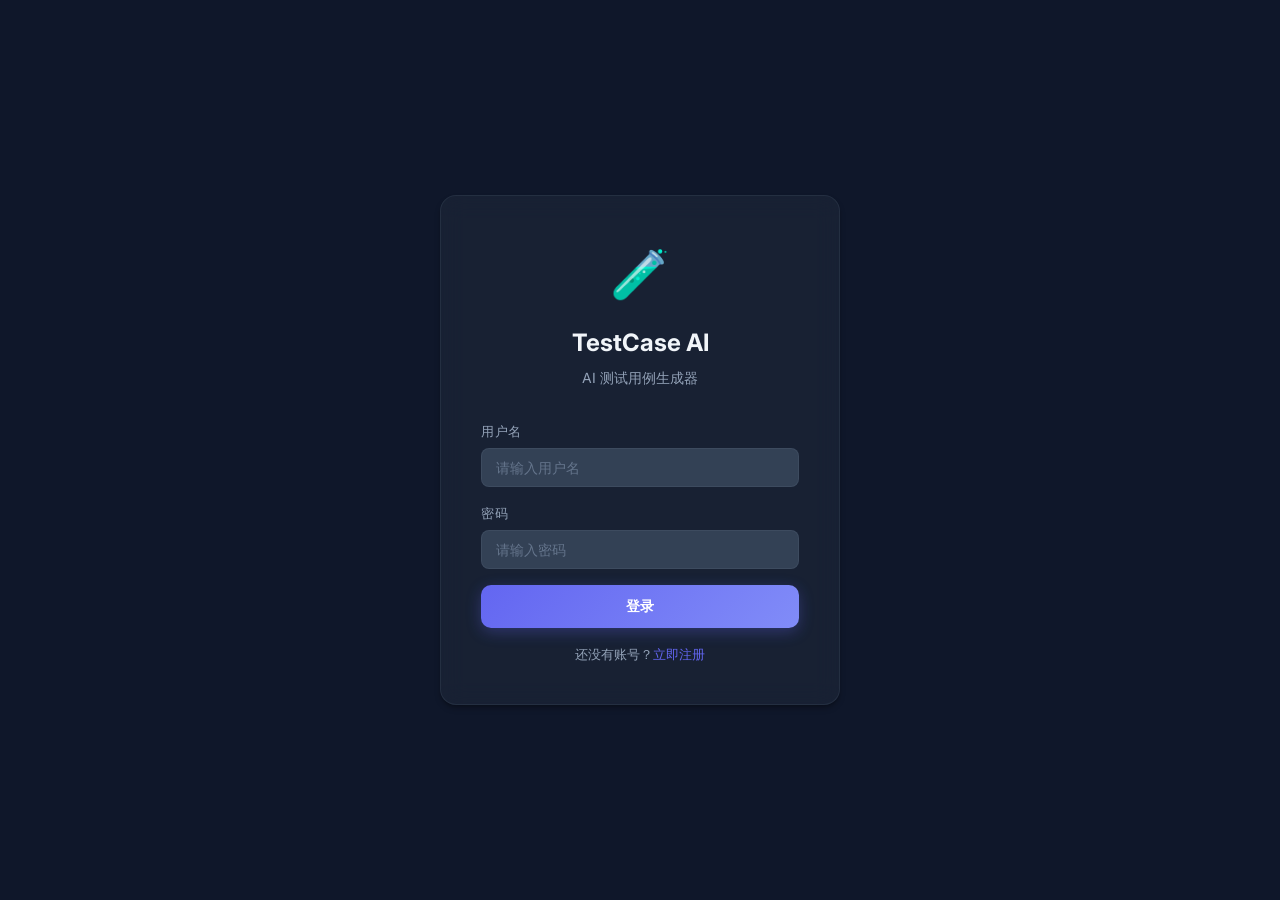
==== commit f6dab4bf: "添加用户认证系统：注册/登录/JWT/每用户独立API密钥" ====
--- a/public/index.html
+++ b/public/index.html
@@ -8,7 +8,48 @@
     <link rel="icon" href="data:image/svg+xml,<svg xmlns=%22http://www.w3.org/2000/svg%22 viewBox=%220 0 100 100%22><text y=%22.9em%22 font-size=%2290%22>🧪</text></svg>">
 </head>
 <body>
-    <div class="app">
+    <!-- 登录/注册页面 -->
+    <div id="authPage" class="auth-page">
+        <div class="auth-card glass">
+            <div class="auth-logo">
+                <span class="logo-icon">🧪</span>
+                <h1>TestCase AI</h1>
+                <p class="auth-subtitle">AI 测试用例生成器</p>
+            </div>
+            <div id="authLoginForm">
+                <div class="form-group">
+                    <label>用户名</label>
+                    <input type="text" id="authUsername" placeholder="请输入用户名" autocomplete="username">
+                </div>
+                <div class="form-group">
+                    <label>密码</label>
+                    <input type="password" id="authPassword" placeholder="请输入密码" autocomplete="current-password">
+                </div>
+                <div id="authError" class="auth-error" style="display:none"></div>
+                <button class="btn btn-gradient btn-full" id="authLoginBtn" onclick="doLogin()"><span>登录</span></button>
+                <p class="auth-switch">还没有账号？<a href="#" onclick="switchToRegister();return false">立即注册</a></p>
+            </div>
+            <div id="authRegisterForm" style="display:none">
+                <div class="form-group">
+                    <label>用户名</label>
+                    <input type="text" id="regUsername" placeholder="3-50个字符" autocomplete="username">
+                </div>
+                <div class="form-group">
+                    <label>密码</label>
+                    <input type="password" id="regPassword" placeholder="至少6个字符" autocomplete="new-password">
+                </div>
+                <div class="form-group">
+                    <label>确认密码</label>
+                    <input type="password" id="regPasswordConfirm" placeholder="再次输入密码" autocomplete="new-password">
+                </div>
+                <div id="regError" class="auth-error" style="display:none"></div>
+                <button class="btn btn-gradient btn-full" id="authRegisterBtn" onclick="doRegister()"><span>注册</span></button>
+                <p class="auth-switch">已有账号？<a href="#" onclick="switchToLogin();return false">返回登录</a></p>
+            </div>
+        </div>
+    </div>
+
+    <div class="app" id="mainApp" style="display:none">
         <!-- 侧边栏 -->
         <aside class="sidebar" id="sidebar">
             <div class="logo">
@@ -29,6 +70,11 @@
                 <a href="#" class="nav-item" data-view="logs"><span class="nav-icon">📜</span><span class="nav-text">操作日志</span></a>
             </nav>
             <div class="sidebar-footer">
+                <div class="user-info" id="userInfo">
+                    <span class="user-avatar">👤</span>
+                    <span class="user-name" id="userName">-</span>
+                    <button class="btn-logout" onclick="doLogout()" title="退出登录">⏻</button>
+                </div>
                 <div class="theme-toggle" id="themeToggle" onclick="toggleTheme()" title="切换主题">
                     <span class="theme-icon" id="themeIcon">🌙</span>
                 </div>
--- a/public/style.css
+++ b/public/style.css
@@ -1919,3 +1919,120 @@
     .undo-bar { display: none !important; }
     .content { margin-left: 0 !important; padding: 0 !important; }
 }
+
+/* ========== 登录/注册页面 ========== */
+.auth-page {
+    position: fixed;
+    top: 0; left: 0; right: 0; bottom: 0;
+    display: flex;
+    align-items: center;
+    justify-content: center;
+    background: var(--bg-primary);
+    z-index: 9999;
+}
+.auth-card {
+    width: 100%;
+    max-width: 400px;
+    padding: 40px;
+    border-radius: 16px;
+    text-align: center;
+}
+.auth-logo {
+    margin-bottom: 32px;
+}
+.auth-logo .logo-icon {
+    font-size: 48px;
+    display: block;
+    margin-bottom: 12px;
+}
+.auth-logo h1 {
+    font-size: 24px;
+    font-weight: 700;
+    color: var(--text-primary);
+    margin-bottom: 4px;
+}
+.auth-subtitle {
+    color: var(--text-secondary);
+    font-size: 14px;
+}
+.auth-card .form-group {
+    text-align: left;
+    margin-bottom: 16px;
+}
+.auth-card .form-group label {
+    display: block;
+    font-size: 13px;
+    font-weight: 500;
+    color: var(--text-secondary);
+    margin-bottom: 6px;
+}
+.auth-card .form-group input {
+    width: 100%;
+    padding: 10px 14px;
+    border: 1px solid var(--border);
+    border-radius: 8px;
+    background: var(--bg-tertiary);
+    color: var(--text-primary);
+    font-size: 14px;
+    outline: none;
+    transition: border-color 0.2s;
+}
+.auth-card .form-group input:focus {
+    border-color: var(--primary);
+}
+.auth-error {
+    background: rgba(239, 68, 68, 0.1);
+    color: var(--danger);
+    padding: 8px 12px;
+    border-radius: 8px;
+    font-size: 13px;
+    margin-bottom: 12px;
+}
+.auth-switch {
+    margin-top: 16px;
+    font-size: 13px;
+    color: var(--text-secondary);
+}
+.auth-switch a {
+    color: var(--primary);
+    text-decoration: none;
+    font-weight: 500;
+}
+.auth-switch a:hover {
+    text-decoration: underline;
+}
+
+/* ========== 用户信息栏 ========== */
+.user-info {
+    display: flex;
+    align-items: center;
+    gap: 8px;
+    padding: 8px 0;
+    border-bottom: 1px solid var(--border);
+    margin-bottom: 8px;
+}
+.user-avatar {
+    font-size: 18px;
+}
+.user-name {
+    flex: 1;
+    font-size: 13px;
+    font-weight: 500;
+    color: var(--text-primary);
+    overflow: hidden;
+    text-overflow: ellipsis;
+    white-space: nowrap;
+}
+.btn-logout {
+    background: none;
+    border: none;
+    color: var(--text-muted);
+    cursor: pointer;
+    font-size: 16px;
+    padding: 4px;
+    border-radius: 4px;
+    transition: color 0.2s;
+}
+.btn-logout:hover {
+    color: var(--danger);
+}
